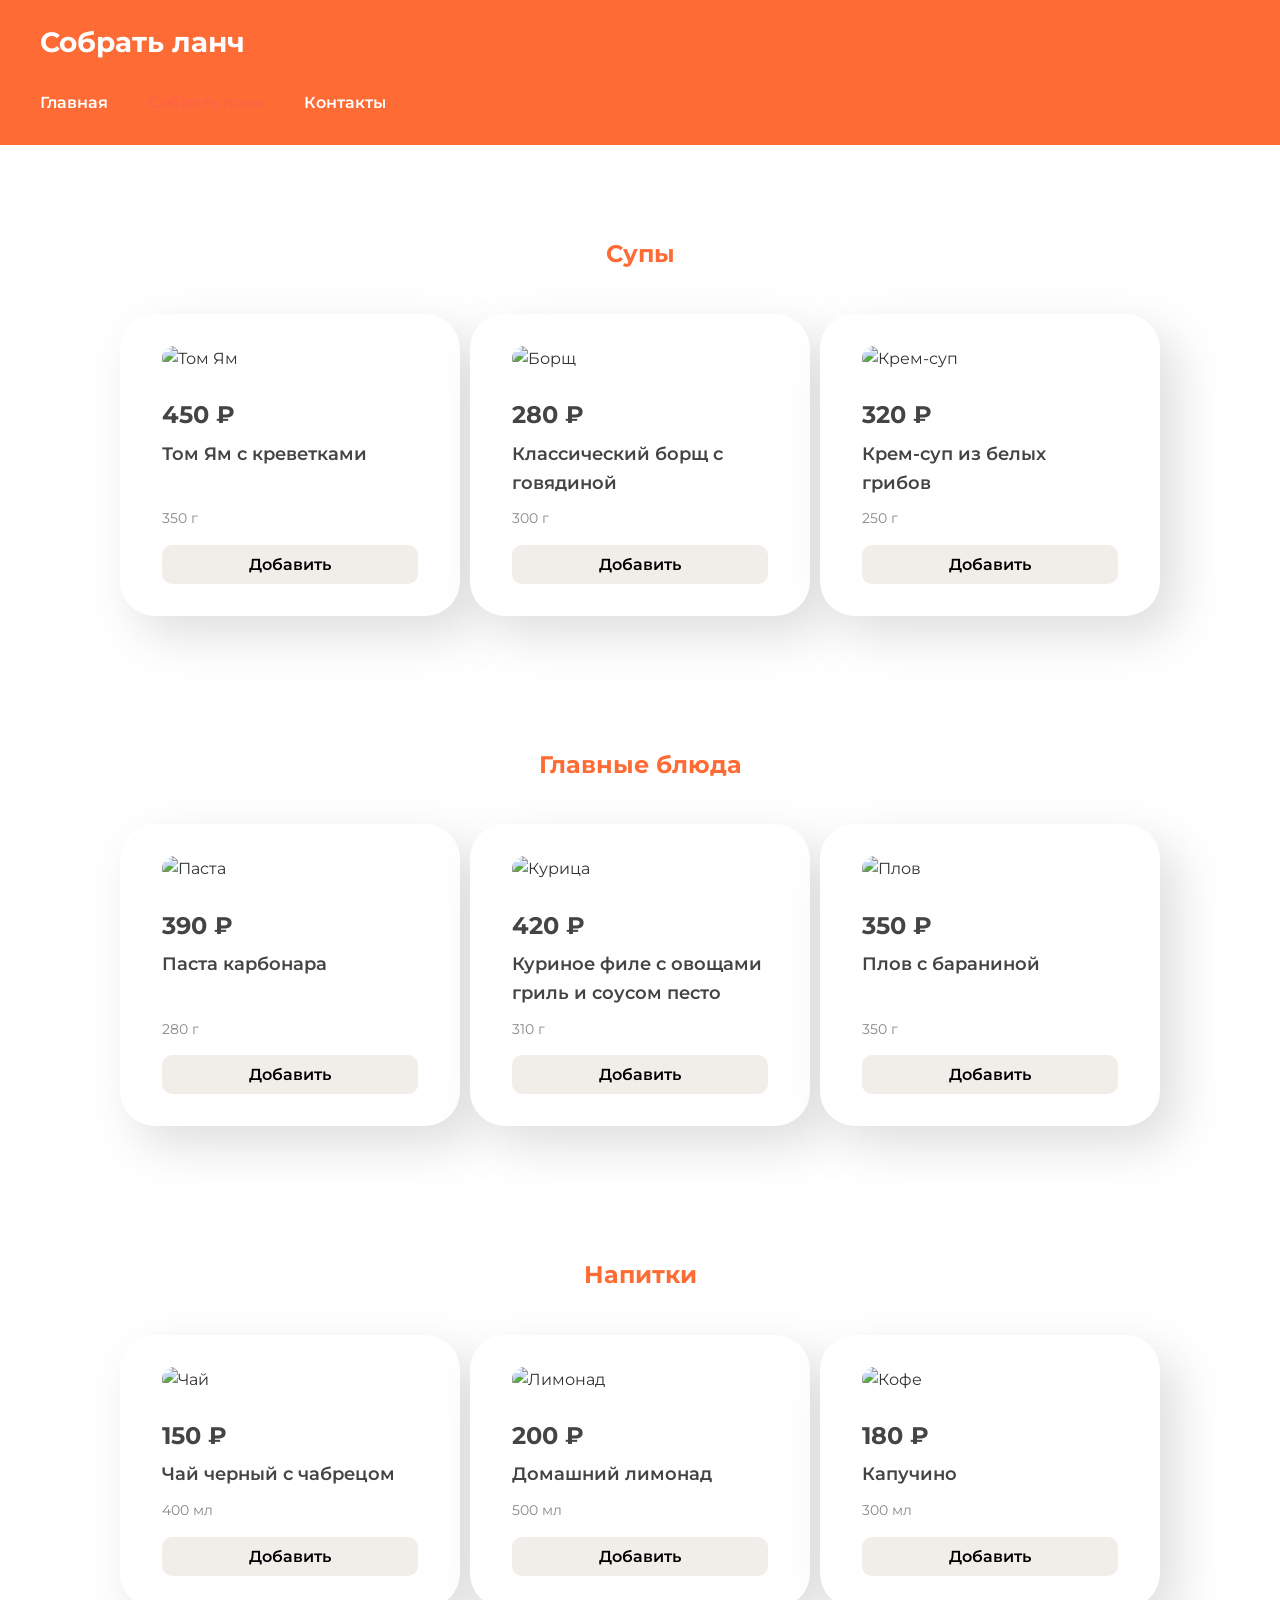
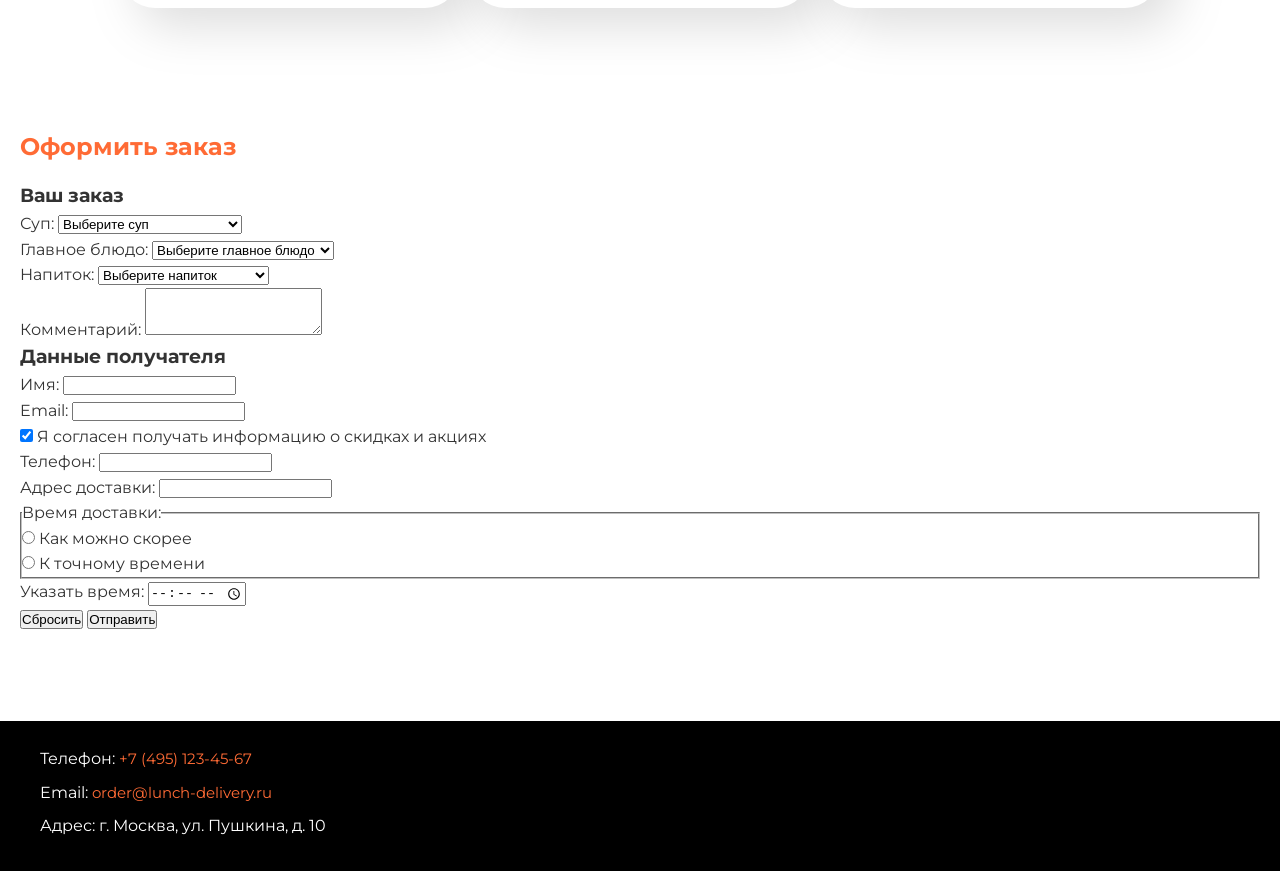
==== lab2/lunch.html @ e18fcbf8 "Update lunch.html" ====
<!DOCTYPE html>
<html lang="ru">
<head>
    <meta charset="UTF-8">
    <meta name="viewport" content="width=device-width, initial-scale=1.0">
    <title>Собрать ланч | Food Construct</title>
    <link rel="preconnect" href="https://fonts.googleapis.com">
    <link rel="preconnect" href="https://fonts.gstatic.com" crossorigin>
    <link href="https://fonts.googleapis.com/css2?family=Montserrat:wght@400;600;700&display=swap" rel="stylesheet">
    <link rel="stylesheet" href="style.css">
    <!-- Подключаем основные стили с главной страницы для шапки и футера -->
    <link rel="stylesheet" href="../lab1/style.css"> 
</head>
<body>

    <header>
        <h1>Собрать ланч</h1>
        <nav>
            <a href="../lab1/index.html">Главная</a>
            <a href="lunch.html" class="active">Собрать ланч</a>
            <a href="../lab1/index.html#contacts">Контакты</a>
        </nav>
    </header>

    <main class="menu-main">
        <!-- Блок с супами -->
        <section class="menu-section">
            <h2>Супы</h2>
            <div class="dishes-grid">
                <div class="dish-card">
                    <img src="https://images.unsplash.com/photo-1547592166-23ac45744acd?q=80&w=400&auto=format&fit=crop" alt="Том Ям">
                    <p class="dish-price">450 ₽</p>
                    <p class="dish-name">Том Ям с креветками</p>
                    <p class="dish-weight">350 г</p>
                    <button>Добавить</button>
                </div>
                <div class="dish-card">
                    <img src="https://images.unsplash.com/photo-1603105037880-880cd4edfb0d?q=80&w=400&auto=format&fit=crop" alt="Борщ">
                    <p class="dish-price">280 ₽</p>
                    <p class="dish-name">Классический борщ с говядиной</p>
                    <p class="dish-weight">300 г</p>
                    <button>Добавить</button>
                </div>
                <div class="dish-card">
                    <img src="https://images.unsplash.com/photo-1548943487-a2e4d43b4850?q=80&w=400&auto=format&fit=crop" alt="Крем-суп">
                    <p class="dish-price">320 ₽</p>
                    <p class="dish-name">Крем-суп из белых грибов</p>
                    <p class="dish-weight">250 г</p>
                    <button>Добавить</button>
                </div>
            </div>
        </section>

        <!-- Блок с главными блюдами -->
        <section class="menu-section">
            <h2>Главные блюда</h2>
            <div class="dishes-grid">
                <div class="dish-card">
                    <img src="https://images.unsplash.com/photo-1626844131082-256783844137?q=80&w=400&auto=format&fit=crop" alt="Паста">
                    <p class="dish-price">390 ₽</p>
                    <p class="dish-name">Паста карбонара</p>
                    <p class="dish-weight">280 г</p>
                    <button>Добавить</button>
                </div>
                <div class="dish-card">
                    <img src="https://images.unsplash.com/photo-1604908176997-125f25cc6f3d?q=80&w=400&auto=format&fit=crop" alt="Курица">
                    <p class="dish-price">420 ₽</p>
                    <p class="dish-name">Куриное филе с овощами гриль и соусом песто</p>
                    <p class="dish-weight">310 г</p>
                    <button>Добавить</button>
                </div>
                <div class="dish-card">
                    <img src="https://images.unsplash.com/photo-1512058564366-18510be2db19?q=80&w=400&auto=format&fit=crop" alt="Плов">
                    <p class="dish-price">350 ₽</p>
                    <p class="dish-name">Плов с бараниной</p>
                    <p class="dish-weight">350 г</p>
                    <button>Добавить</button>
                </div>
            </div>
        </section>

        <!-- Блок с напитками -->
        <section class="menu-section">
            <h2>Напитки</h2>
            <div class="dishes-grid">
                <div class="dish-card">
                    <img src="https://images.unsplash.com/photo-1544787219-7f47ccb76574?q=80&w=400&auto=format&fit=crop" alt="Чай">
                    <p class="dish-price">150 ₽</p>
                    <p class="dish-name">Чай черный с чабрецом</p>
                    <p class="dish-weight">400 мл</p>
                    <button>Добавить</button>
                </div>
                <div class="dish-card">
                    <img src="https://images.unsplash.com/photo-1556679343-c7306c1976bc?q=80&w=400&auto=format&fit=crop" alt="Лимонад">
                    <p class="dish-price">200 ₽</p>
                    <p class="dish-name">Домашний лимонад</p>
                    <p class="dish-weight">500 мл</p>
                    <button>Добавить</button>
                </div>
                <div class="dish-card">
                    <img src="https://images.unsplash.com/photo-1610889556528-9a770e32642f?q=80&w=400&auto=format&fit=crop" alt="Кофе">
                    <p class="dish-price">180 ₽</p>
                    <p class="dish-name">Капучино</p>
                    <p class="dish-weight">300 мл</p>
                    <button>Добавить</button>
                </div>
            </div>
        </section>
    </main>
    <!-- Блок с формой заказа -->
    <section class="order-section">
        <h2>Оформить заказ</h2>
        
        <form action="https://httpbin.org/post" method="POST" class="order-form">
            
            <!-- Блок с заказом -->
            <div class="form-block">
                <h3>Ваш заказ</h3>
                
                <div class="form-group">
                    <label for="soup">Суп:</label>
                    <select id="soup" name="soup" required>
                        <option value="">Выберите суп</option>
                        <option value="tom_yam">Том Ям с креветками</option>
                        <option value="borsch">Классический борщ</option>
                        <option value="mushroom_soup">Крем-суп из белых грибов</option>
                    </select>
                </div>

                <div class="form-group">
                    <label for="main_dish">Главное блюдо:</label>
                    <select id="main_dish" name="main_dish" required>
                        <option value="">Выберите главное блюдо</option>
                        <option value="carbonara">Паста карбонара</option>
                        <option value="chicken">Куриное филе с овощами</option>
                        <option value="plov">Плов с бараниной</option>
                    </select>
                </div>

                <div class="form-group">
                    <label for="drink">Напиток:</label>
                    <select id="drink" name="drink" required>
                        <option value="">Выберите напиток</option>
                        <option value="tea">Чай черный с чабрецом</option>
                        <option value="lemonade">Домашний лимонад</option>
                        <option value="cappuccino">Капучино</option>
                    </select>
                </div>

                <div class="form-group">
                    <label for="comment">Комментарий:</label>
                    <textarea id="comment" name="comment" rows="3"></textarea>
                </div>
            </div>

            <!-- Блок с данными клиента -->
            <div class="form-block">
                <h3>Данные получателя</h3>

                <div class="form-group">
                    <label for="name">Имя:</label>
                    <input type="text" id="name" name="name" required>
                </div>

                <div class="form-group">
                    <label for="email">Email:</label>
                    <input type="email" id="email" name="email" required>
                </div>

                <div class="form-group checkbox-group">
                    <input type="checkbox" id="subscribe" name="subscribe" checked>
                    <label for="subscribe">Я согласен получать информацию о скидках и акциях</label>
                </div>

                <div class="form-group">
                    <label for="phone">Телефон:</label>
                    <input type="tel" id="phone" name="phone" required>
                </div>

                <div class="form-group">
                    <label for="address">Адрес доставки:</label>
                    <input type="text" id="address" name="address" required>
                </div>

                <!-- Выбор времени доставки -->
                <fieldset class="form-group">
                    <legend>Время доставки:</legend>
                    <div class="radio-group">
                        <input type="radio" id="asap" name="delivery_time_type" value="asap" required>
                        <label for="asap">Как можно скорее</label>
                    </div>
                    <div class="radio-group">
                        <input type="radio" id="exact" name="delivery_time_type" value="exact" required>
                        <label for="exact">К точному времени</label>
                    </div>
                </fieldset>

                <div class="form-group">
                    <label for="time">Указать время:</label>
                    <input type="time" id="time" name="time" min="07:00" max="23:00" step="300">
                </div>
            </div>

            <!-- Кнопки -->
            <div class="form-actions">
                <button type="reset" class="btn-reset">Сбросить</button>
                <button type="submit" class="btn-submit">Отправить</button>
            </div>

        </form>
    </section>
    <footer id="contacts">
        <p>Телефон: <a href="tel:+74951234567">+7 (495) 123-45-67</a></p>
        <p>Email: <a href="mailto:order@lunch-delivery.ru">order@lunch-delivery.ru</a></p>
        <p>Адрес: г. Москва, ул. Пушкина, д. 10</p>
    </footer>

</body>
</html>
---- lab2/style.css ----
/* ===== Сетка для блюд ===== */
.menu-main {
    max-width: 1200px;
    margin: 0 auto;
}

.menu-section h2 {
    text-align: center;
    margin: 30px 0 20px;
}

/* Сетка Grid для блюд (3 колонки по 1fr) */
.dishes-grid {
    display: grid;
    grid-template-columns: repeat(3, 1fr);
    gap: 10px;
    padding: 20px;
}

/* Карточка блюда (Flexbox) */
.dish-card {
    display: flex;
    flex-direction: column;
    padding: 30px 40px;
    border-radius: 35px;
    cursor: pointer;
    background-color: #ffffff;
    filter: drop-shadow(17px 19px 24px rgba(0, 0, 0, 0.13));
    transition: border 0.2s ease, background-color 0.2s ease;
    border: 2px solid transparent; /* Резервируем место под границу, чтобы карточка не прыгала */
}

/* Наведение на карточку */
.dish-card:hover {
    border: 2px solid tomato;
}

/* Кнопка внутри карточки */
.dish-card button {
    background-color: #f1eee9;
    padding: 10px 30px;
    border-radius: 10px;
    cursor: pointer;
    border: none;
    font-family: 'Montserrat', sans-serif;
    font-weight: 600;
    font-size: 16px;
    margin-top: auto; /* Прижимает кнопку к низу, чтобы выровнять по одной линии */
    transition: background-color 0.2s ease;
}

/* Меняем цвет кнопки при наведении на карточку (контекстный селектор) */
.dish-card:hover button {
    background-color: tomato;
    color: white;
}

.dish-card img {
    width: 100%;
    border-radius: 35px;
    margin-bottom: 15px;
}

/* Тексты внутри карточки */
.dish-price {
    font-size: 24px;
    font-weight: 700;
    margin: 10px 0 5px;
}

.dish-name {
    font-size: 18px;
    font-weight: 600;
    margin-bottom: 10px;
    flex-grow: 1; /* Растягивает блок с названием, чтобы вес и кнопка были внизу */
}

.dish-weight {
    color: #888888; /* Серый цвет */
    font-size: 14px;
    margin-bottom: 15px;
}

/* ===== Адаптивность для страницы "Собрать ланч" ===== */

@media (max-width: 800px) {
    .dishes-grid {
        grid-template-columns: repeat(2, 1fr);
    }
}

@media (max-width: 600px) {
    .dishes-grid {
        grid-template-columns: 1fr;
    }
    .menu-section h2 {
        text-align: center;
    }
}
---- lab1/style.css ----
/* Универсальный селектор */
* {
    margin: 0;
    padding: 0;
    box-sizing: border-box;
}

/* Общие стили для текста */
body {
    font-family: 'Montserrat', sans-serif;
    font-size: 16px;
    color: #333333;
    line-height: 1.6;
}

/* ===== Шапка ===== */
header {
    background-color: #ff6b35;
    color: #ffffff;
    padding: 20px 40px;
    margin-bottom: 20px;
}

header h1 {
    font-size: 28px;
    font-weight: 700;
    margin-bottom: 15px;
    color: #ffffff;
}

/* ===== Навигация ===== */
nav {
    padding: 10px 0;
}

nav a {
    font-family: 'Montserrat', sans-serif;
    font-size: 16px;
    font-weight: 600;
    color: #ffffff;
    text-decoration: none;
    margin-right: 25px;
    transition: color 0.3s ease;
}

nav a:hover {
    color: #222222;
}

/* ===== Основное содержимое ===== */
main {
    padding: 20px 40px;
    margin: 0 auto;
    max-width: 1100px;
}

section {
    margin-bottom: 40px;
    padding: 20px;
}

h2 {
    font-size: 24px;
    font-weight: 700;
    color: #ff6b35;
    margin-bottom: 15px;
}

p {
    font-size: 16px;
    color: #444444;
    margin-bottom: 10px;
}

/* ===== Изображение ===== */
.about-image {
    width: 100%;
    max-width: 600px;
    height: 320px;
    object-fit: cover;
    border-radius: 8px;
    margin: 15px 0;
    display: block;
}

/* ===== Список преимуществ ===== */
.advantages ul {
    list-style: none;
    padding-left: 0;
}

.advantages li {
    font-size: 16px;
    color: #333333;
    padding: 10px 15px;
    margin-bottom: 10px;
    background-color: #fff3ed;
    border-left: 4px solid #ff6b35;
    border-radius: 4px;
}

/* ===== Таблица ===== */
table {
    width: 100%;
    border-collapse: collapse;
    margin-top: 15px;
}

th, td {
    padding: 12px 15px;
    border: 1px solid #dddddd;
    text-align: left;
    font-size: 15px;
}

th {
    background-color: #ff6b35;
    color: #ffffff;
    font-weight: 600;
}

tbody tr:nth-child(even) {
    background-color: #fff8f5;
}

tbody tr:hover {
    background-color: #ffe6d9;
}

/* ===== Футер ===== */
footer {
    background-color: black;
    color: white;
    padding: 25px 40px;
    margin-top: 30px;
    font-size: 15px;
}

footer p {
    color: white;
    margin-bottom: 8px;
}

footer a {
    font-family: 'Montserrat', sans-serif;
    font-size: 15px;
    color: #ff6b35;
    text-decoration: none;
    transition: color 0.3s ease;
}

footer a:hover {
    color: #ffffff;
}
/* --- Глобальные исправления для прижатия футера --- */
html, body {
    height: 100%;
    margin: 0;
}

body {
    display: flex;
    flex-direction: column;
    min-height: 100vh;
}

main {
    flex: 1 0 auto; /* Растягивает main, чтобы футер ушел вниз */
}

/* --- Меню --- */
nav {
    display: flex;
    flex-wrap: wrap; /* Разрешаем перенос на новые строки */
    gap: 15px; /* Отступ между флексами */
}

/* Активная ссылка */
nav a.active {
    color: tomato;
}

/* --- Адаптивность для главной --- */
@media (max-width: 800px) {
    .about-image {
        width: 500px;
    }
    nav {
        justify-content: space-between; /* Одинаковое расстояние между элементами */
    }
}

@media (max-width: 600px) {
    header h1 {
        text-align: center;
    }
    nav {
        flex-direction: column; /* Вертикальное направление */
        align-items: center; /* По центру поперечной оси */
    }
    nav a {
        font-size: 20px; /* Увеличиваем шрифт на 4px (было 16px) */
    }
    h2 {
        text-align: center;
    }
    .about-image {
        width: 100%;
    }
    table {
        font-size: 14px; /* Уменьшаем на 2px */
    }
}

@media (max-width: 400px) {
    table {
        font-size: 12px; /* Уменьшаем еще на 2px */
    }
}
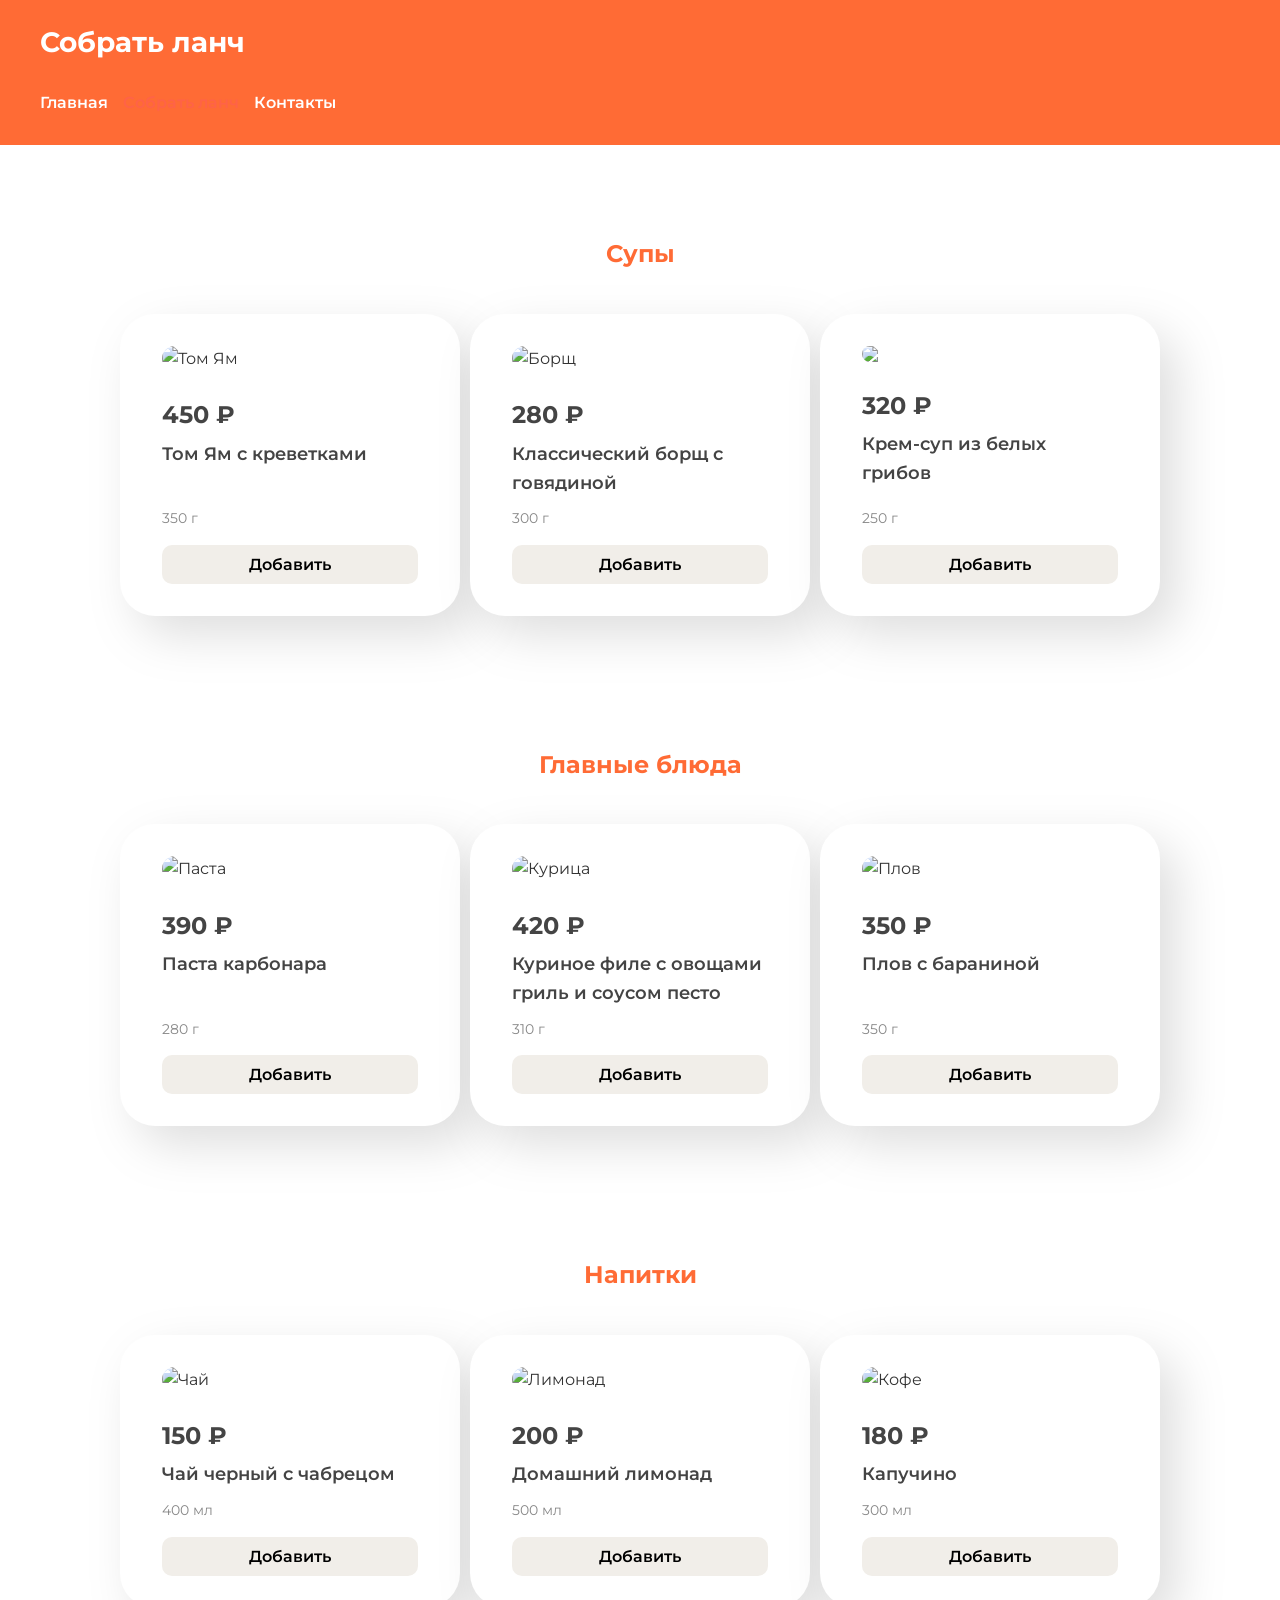
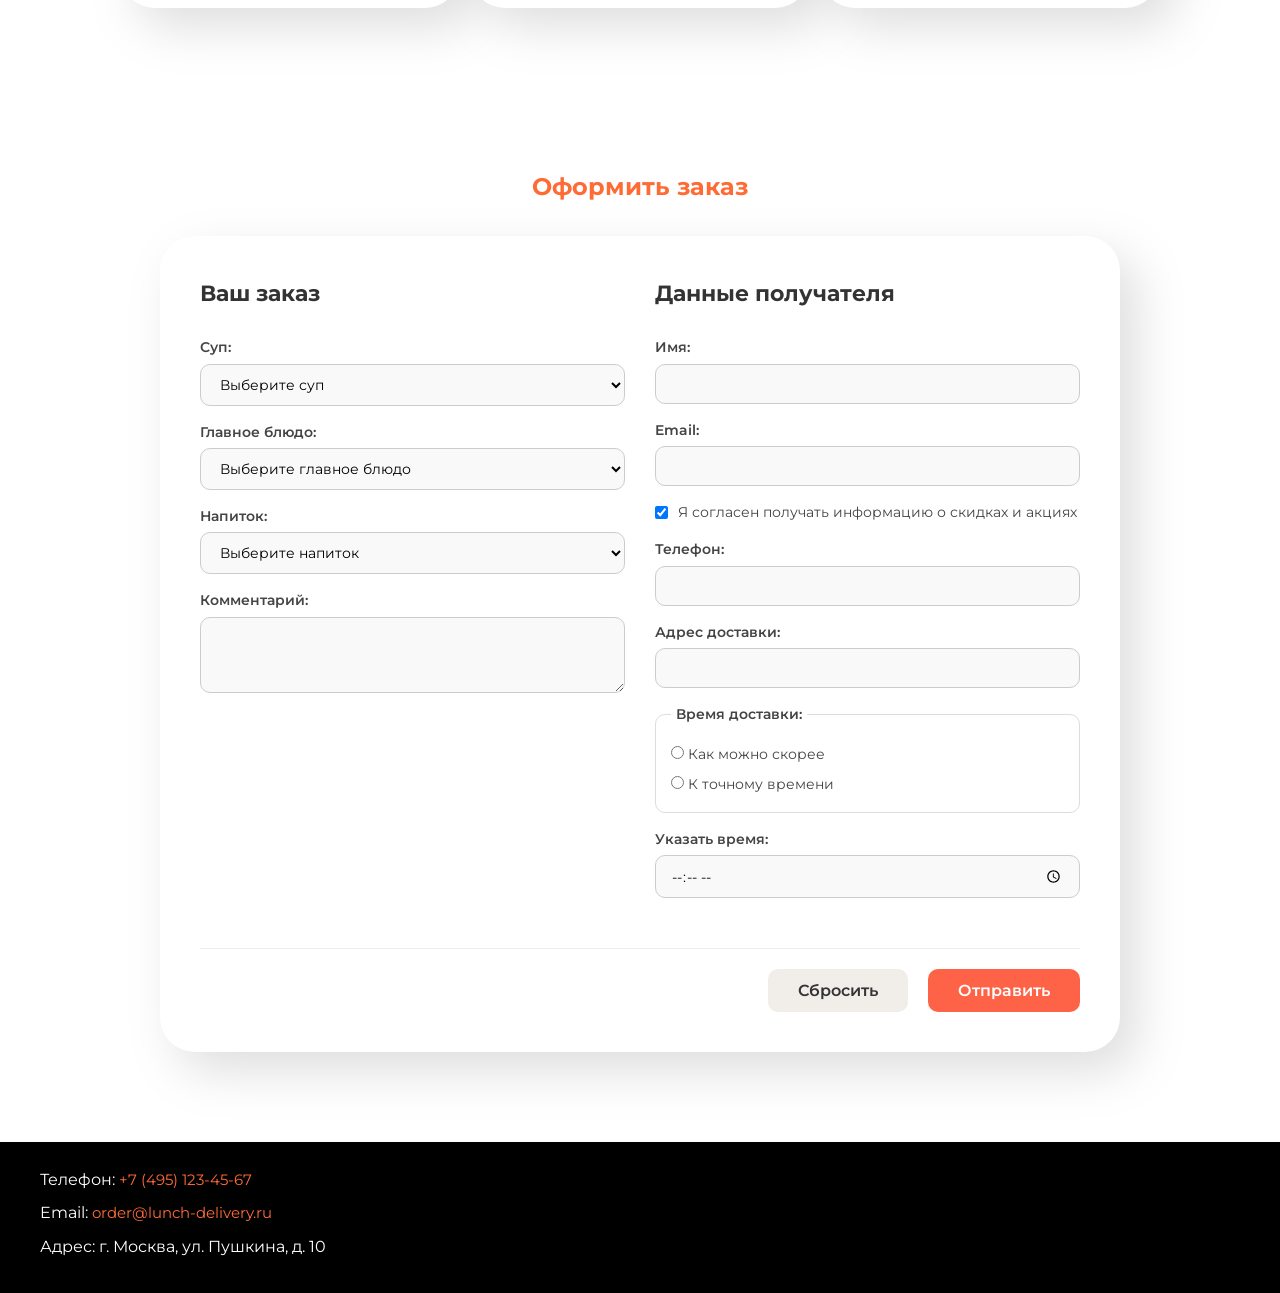
==== commit 815a0bfe: "Update lunch.html" ====
--- a/lab2/lunch.html
+++ b/lab2/lunch.html
@@ -42,7 +42,7 @@
                     <button>Добавить</button>
                 </div>
                 <div class="dish-card">
-                    <img src="https://images.unsplash.com/photo-1548943487-a2e4d43b4850?q=80&w=400&auto=format&fit=crop" alt="Крем-суп">
+                    <img src="https://images.unsplash.com/photo-1476718406336-bb5a9690ee2a?q=80&w=400&auto=format&fit=crop">
                     <p class="dish-price">320 ₽</p>
                     <p class="dish-name">Крем-суп из белых грибов</p>
                     <p class="dish-weight">250 г</p>
--- a/lab2/style.css
+++ b/lab2/style.css
@@ -1,3 +1,16 @@
+/* --- Фикс для меню на странице "Собрать ланч" --- */
+header nav {
+    display: flex;
+    flex-direction: row; /* Возвращаем горизонтальное положение */
+    flex-wrap: wrap;
+    gap: 15px;
+    justify-content: flex-start; /* Выравнивание по левому краю */
+}
+
+/* Убираем лишние отступы, если они были */
+header nav a {
+    margin-right: 0;
+}
 /* ===== Сетка для блюд ===== */
 .menu-main {
     max-width: 1200px;
@@ -27,7 +40,8 @@
     background-color: #ffffff;
     filter: drop-shadow(17px 19px 24px rgba(0, 0, 0, 0.13));
     transition: border 0.2s ease, background-color 0.2s ease;
-    border: 2px solid transparent; /* Резервируем место под границу, чтобы карточка не прыгала */
+    border: 2px solid transparent;
+    height: 100%; /* Карточки будут одинаковой высоты */
 }
 
 /* Наведение на карточку */
@@ -45,8 +59,9 @@
     font-family: 'Montserrat', sans-serif;
     font-weight: 600;
     font-size: 16px;
-    margin-top: auto; /* Прижимает кнопку к низу, чтобы выровнять по одной линии */
+    margin-top: auto; /* Прижимает кнопку к низу */
     transition: background-color 0.2s ease;
+    width: 100%;
 }
 
 /* Меняем цвет кнопки при наведении на карточку (контекстный селектор) */
@@ -72,7 +87,7 @@
     font-size: 18px;
     font-weight: 600;
     margin-bottom: 10px;
-    flex-grow: 1; /* Растягивает блок с названием, чтобы вес и кнопка были внизу */
+    flex-grow: 1; /* Растягивает текст, чтобы прижать низ */
 }
 
 .dish-weight {
@@ -97,3 +112,150 @@
         text-align: center;
     }
 }
+/* ===== Стили для формы заказа ===== */
+.order-section {
+    max-width: 1000px;
+    margin: 40px auto;
+    padding: 20px;
+}
+
+.order-section h2 {
+    text-align: center;
+    margin-bottom: 30px;
+}
+
+.order-form {
+    display: flex;
+    flex-wrap: wrap;
+    gap: 30px;
+    background: #ffffff;
+    padding: 40px;
+    border-radius: 35px;
+    filter: drop-shadow(17px 19px 24px rgba(0, 0, 0, 0.13));
+}
+
+/* Разделение формы на две колонки */
+.form-block {
+    flex: 1 1 400px; /* Растягиваться, но не меньше 400px */
+    display: flex;
+    flex-direction: column;
+    gap: 15px;
+}
+
+.form-block h3 {
+    font-size: 22px;
+    margin-bottom: 10px;
+    color: #333;
+}
+
+.form-group {
+    display: flex;
+    flex-direction: column;
+    gap: 5px;
+}
+
+.form-group label {
+    font-weight: 600;
+    font-size: 14px;
+    color: #444;
+}
+
+/* Поля ввода и селекты */
+.form-group input[type="text"],
+.form-group input[type="email"],
+.form-group input[type="tel"],
+.form-group input[type="time"],
+.form-group select,
+.form-group textarea {
+    width: 100%;
+    padding: 10px 15px;
+    border: 1px solid #ccc;
+    border-radius: 10px;
+    font-family: 'Montserrat', sans-serif;
+    font-size: 14px;
+    background-color: #f9f9f9;
+    box-sizing: border-box;
+}
+
+.form-group input:focus,
+.form-group select:focus,
+.form-group textarea:focus {
+    outline: none;
+    border-color: tomato;
+}
+
+/* Чекбоксы и радио */
+.checkbox-group, .radio-group {
+    flex-direction: row;
+    align-items: center;
+    gap: 10px;
+}
+
+.checkbox-group label, .radio-group label {
+    font-weight: 400;
+    cursor: pointer;
+}
+
+/* Fieldset */
+fieldset.form-group {
+    border: 1px solid #ddd;
+    border-radius: 10px;
+    padding: 15px;
+}
+
+fieldset.form-group legend {
+    font-weight: 600;
+    font-size: 14px;
+    color: #444;
+    padding: 0 5px;
+}
+
+/* Кнопки */
+.form-actions {
+    display: flex;
+    justify-content: flex-end;
+    gap: 20px;
+    width: 100%;
+    margin-top: 20px;
+    border-top: 1px solid #eee;
+    padding-top: 20px;
+}
+
+.form-actions button {
+    padding: 12px 30px;
+    border-radius: 10px;
+    font-family: 'Montserrat', sans-serif;
+    font-size: 16px;
+    font-weight: 600;
+    cursor: pointer;
+    border: none;
+    transition: background-color 0.2s ease;
+}
+
+.btn-reset {
+    background-color: #f1eee9;
+    color: #333;
+}
+
+.btn-reset:hover {
+    background-color: #e0ddd8;
+}
+
+.btn-submit {
+    background-color: tomato;
+    color: white;
+}
+
+.btn-submit:hover {
+    background-color: #e55a45;
+}
+
+/* Адаптив для формы */
+@media (max-width: 800px) {
+    .order-form {
+        padding: 20px;
+    }
+    .form-block {
+        flex: 1 1 100%;
+    }
+}
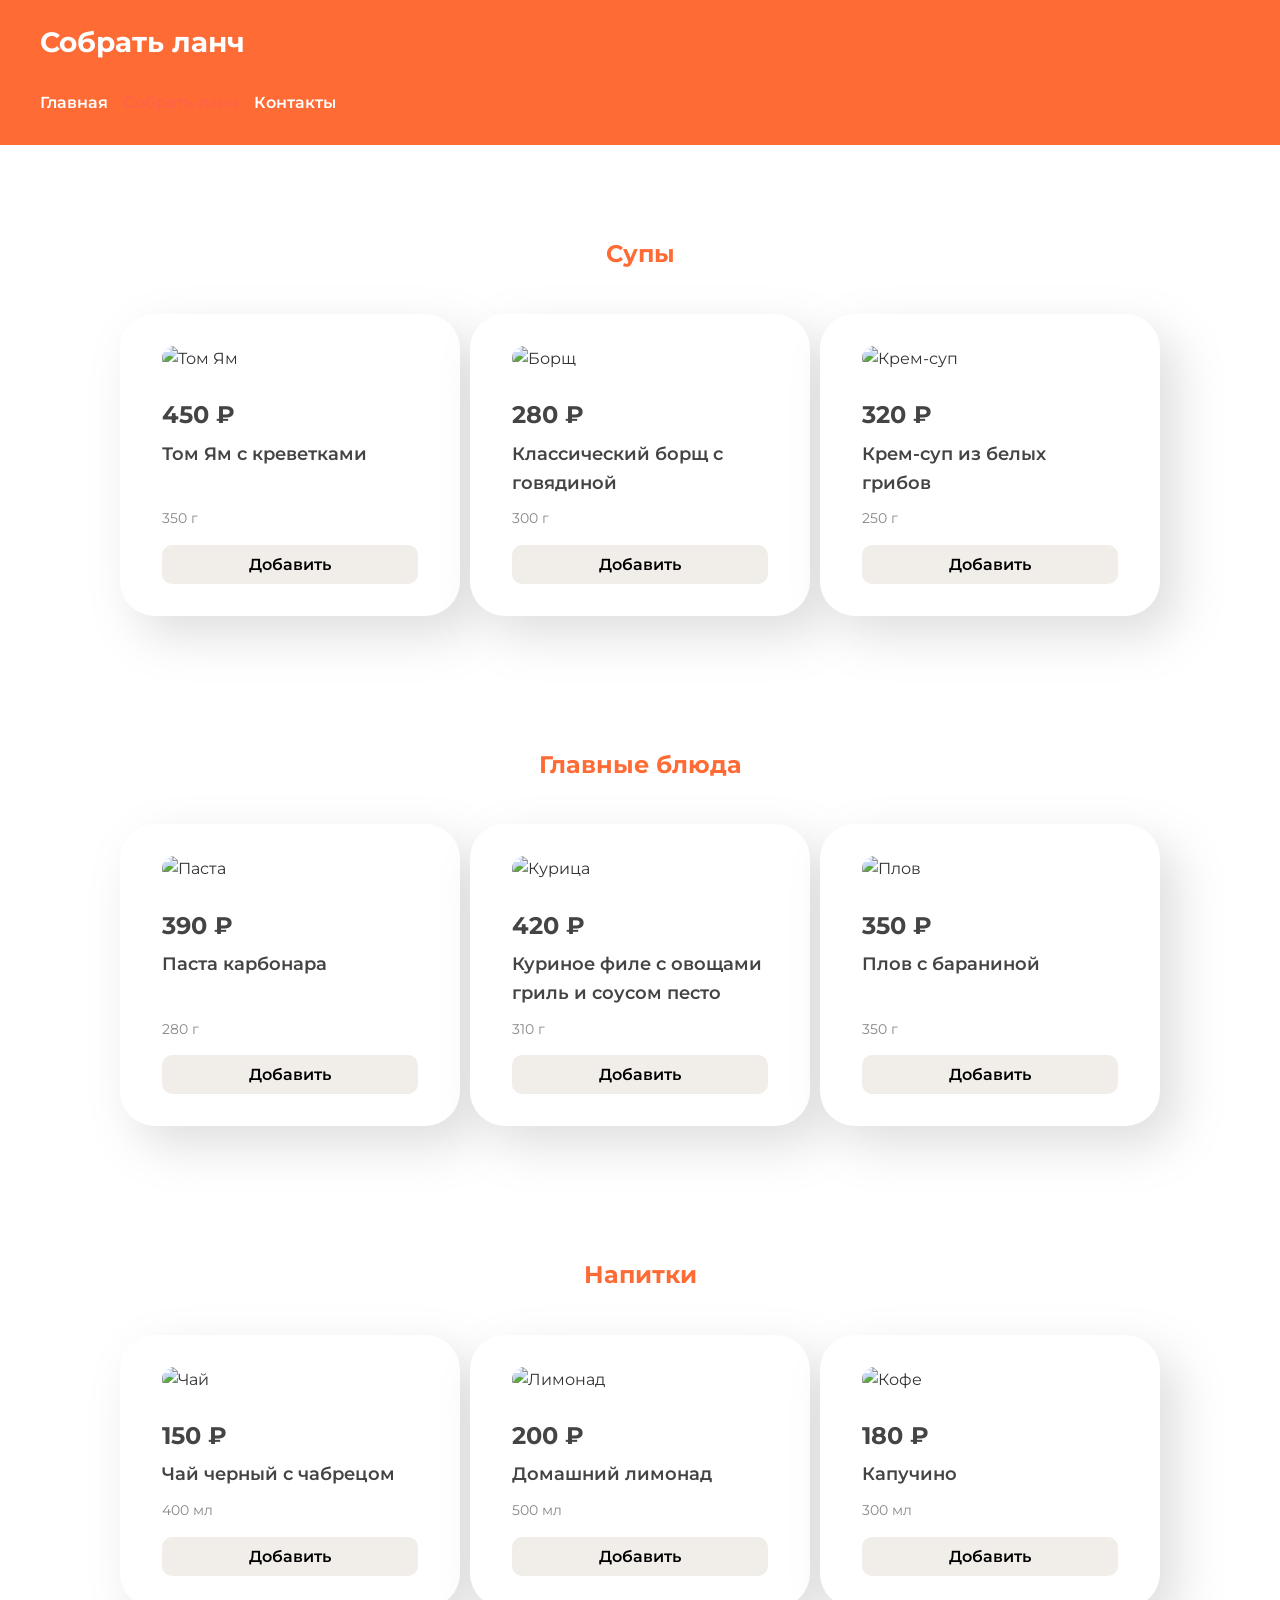
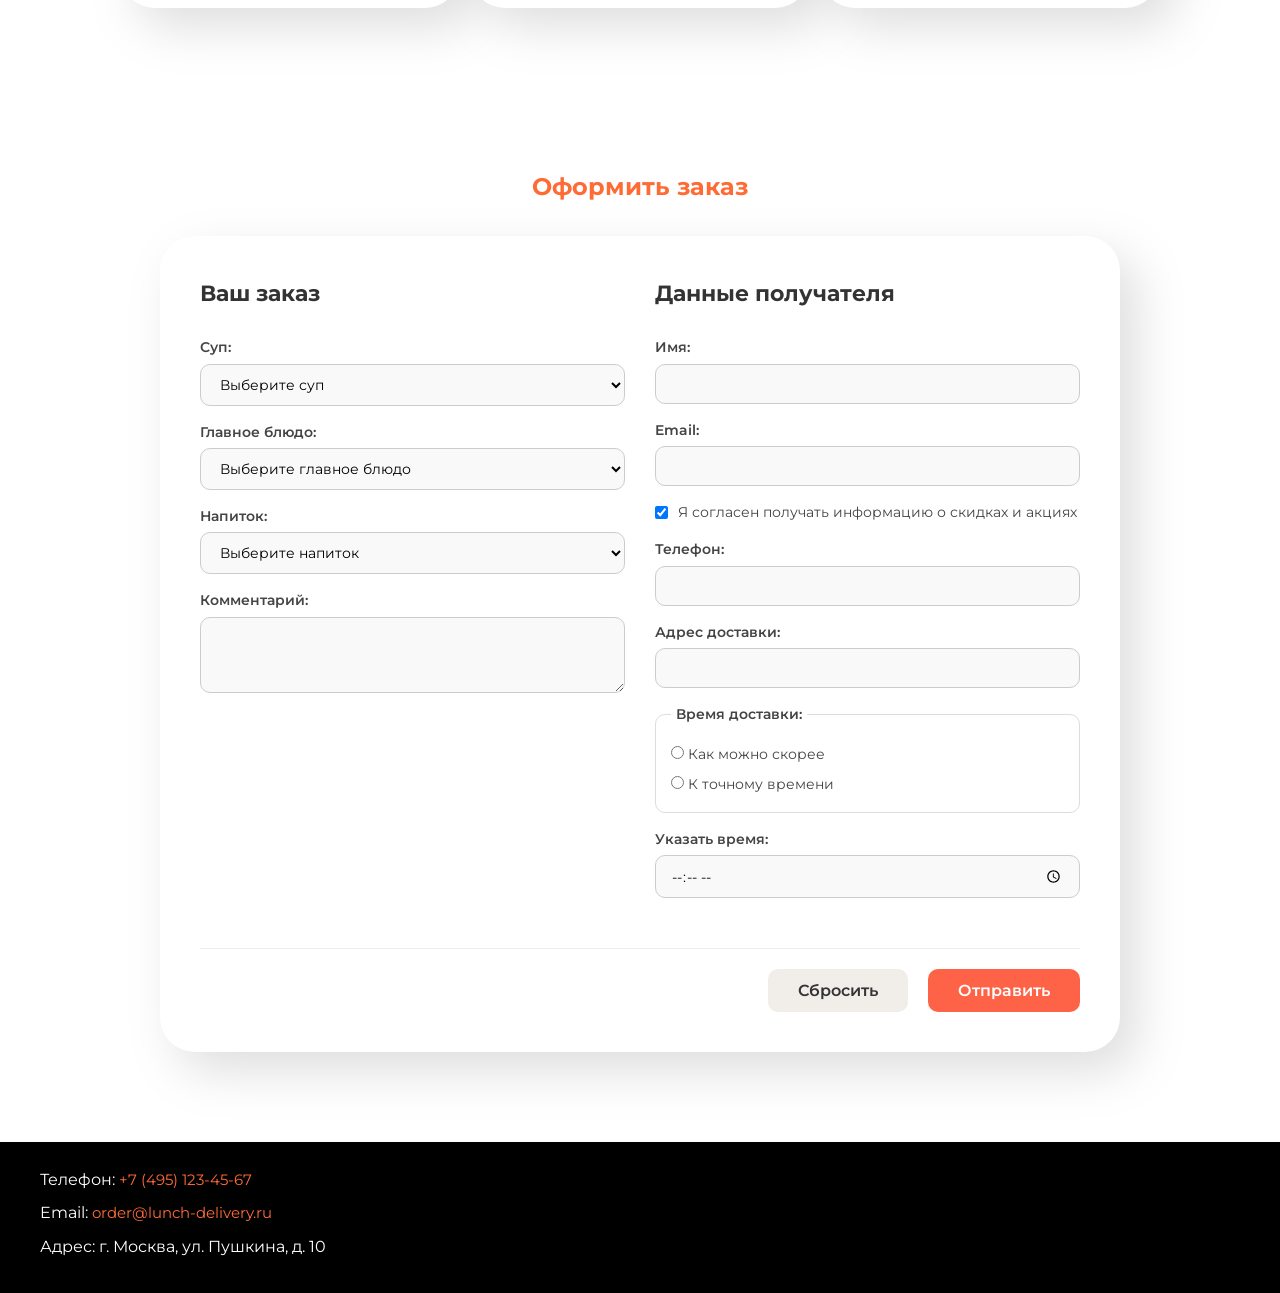
==== commit 5c365b3b: "Add alt attribute to soup image" ====
--- a/lab2/lunch.html
+++ b/lab2/lunch.html
@@ -42,7 +42,7 @@
                     <button>Добавить</button>
                 </div>
                 <div class="dish-card">
-                    <img src="https://images.unsplash.com/photo-1476718406336-bb5a9690ee2a?q=80&w=400&auto=format&fit=crop">
+                    <img src="https://images.unsplash.com/photo-1476718406336-bb5a9690ee2a?q=80&w=400&auto=format&fit=crop" alt="Крем-суп">
                     <p class="dish-price">320 ₽</p>
                     <p class="dish-name">Крем-суп из белых грибов</p>
                     <p class="dish-weight">250 г</p>
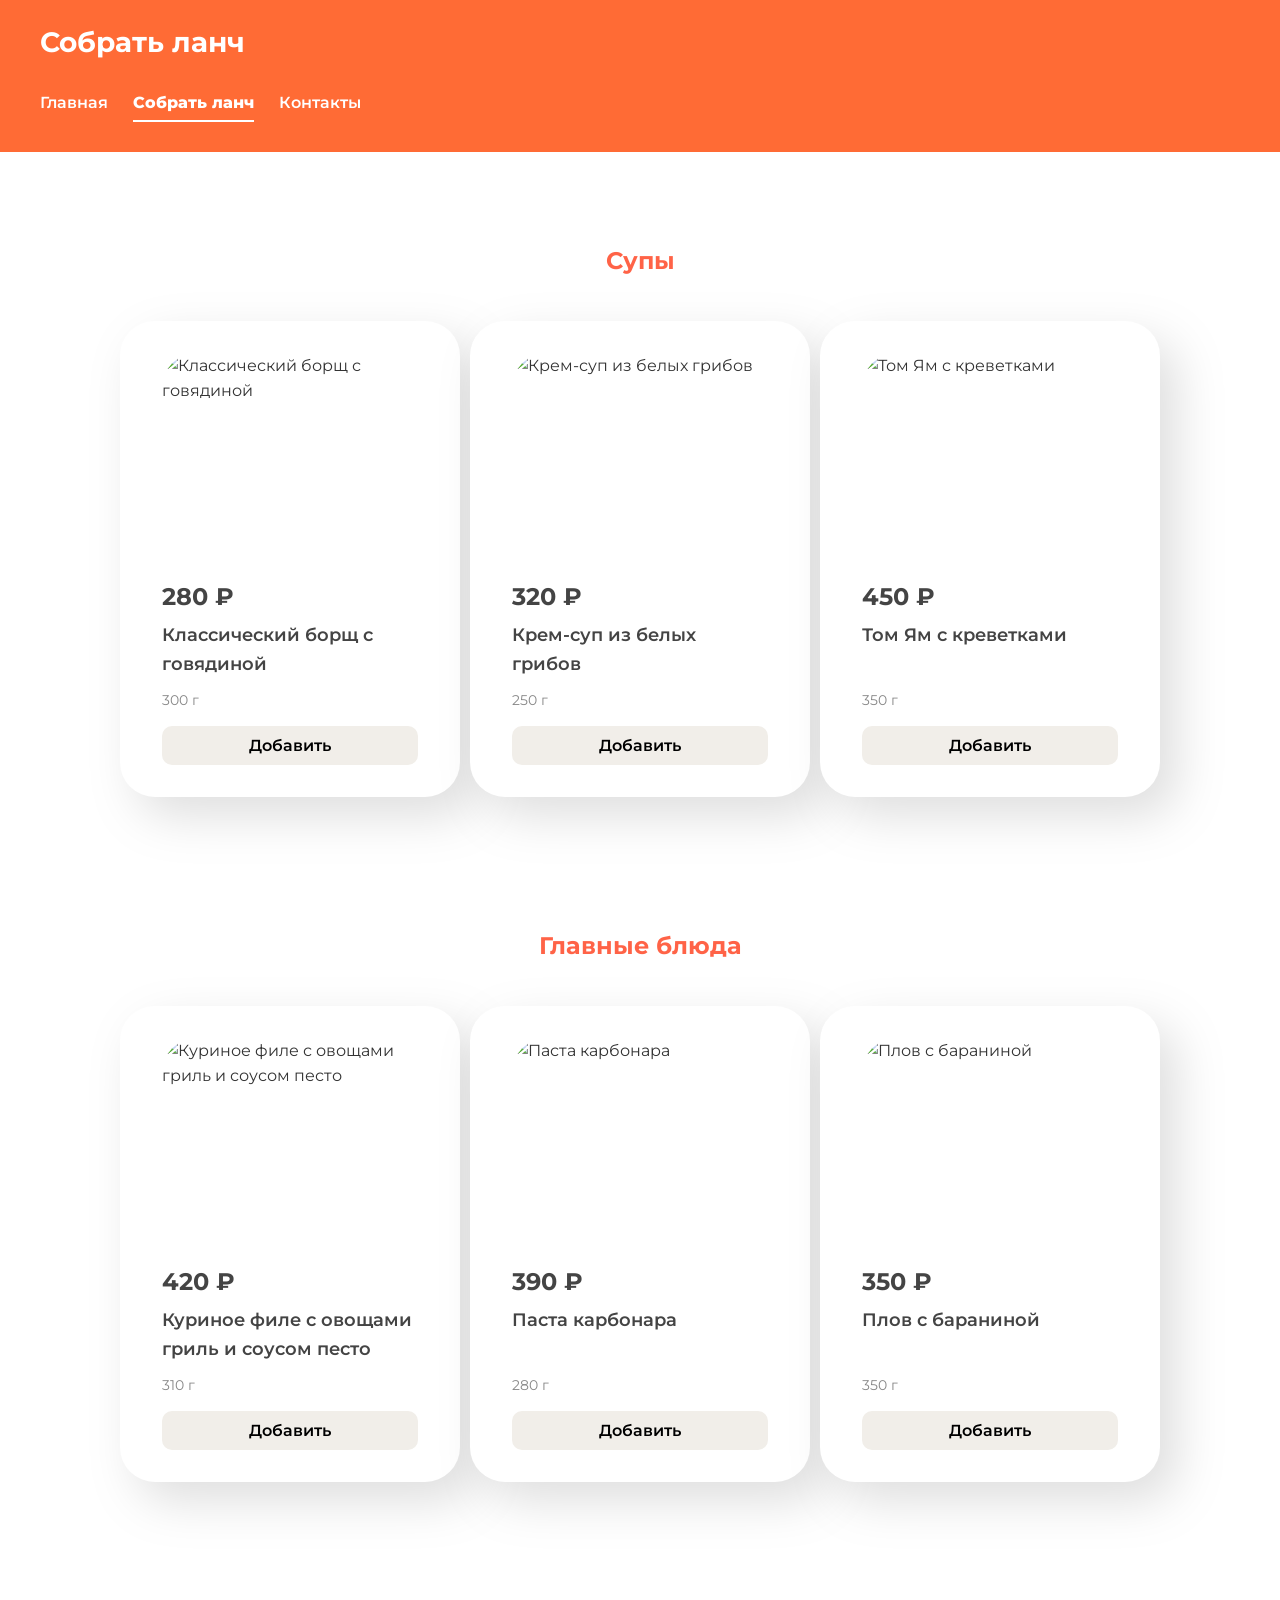
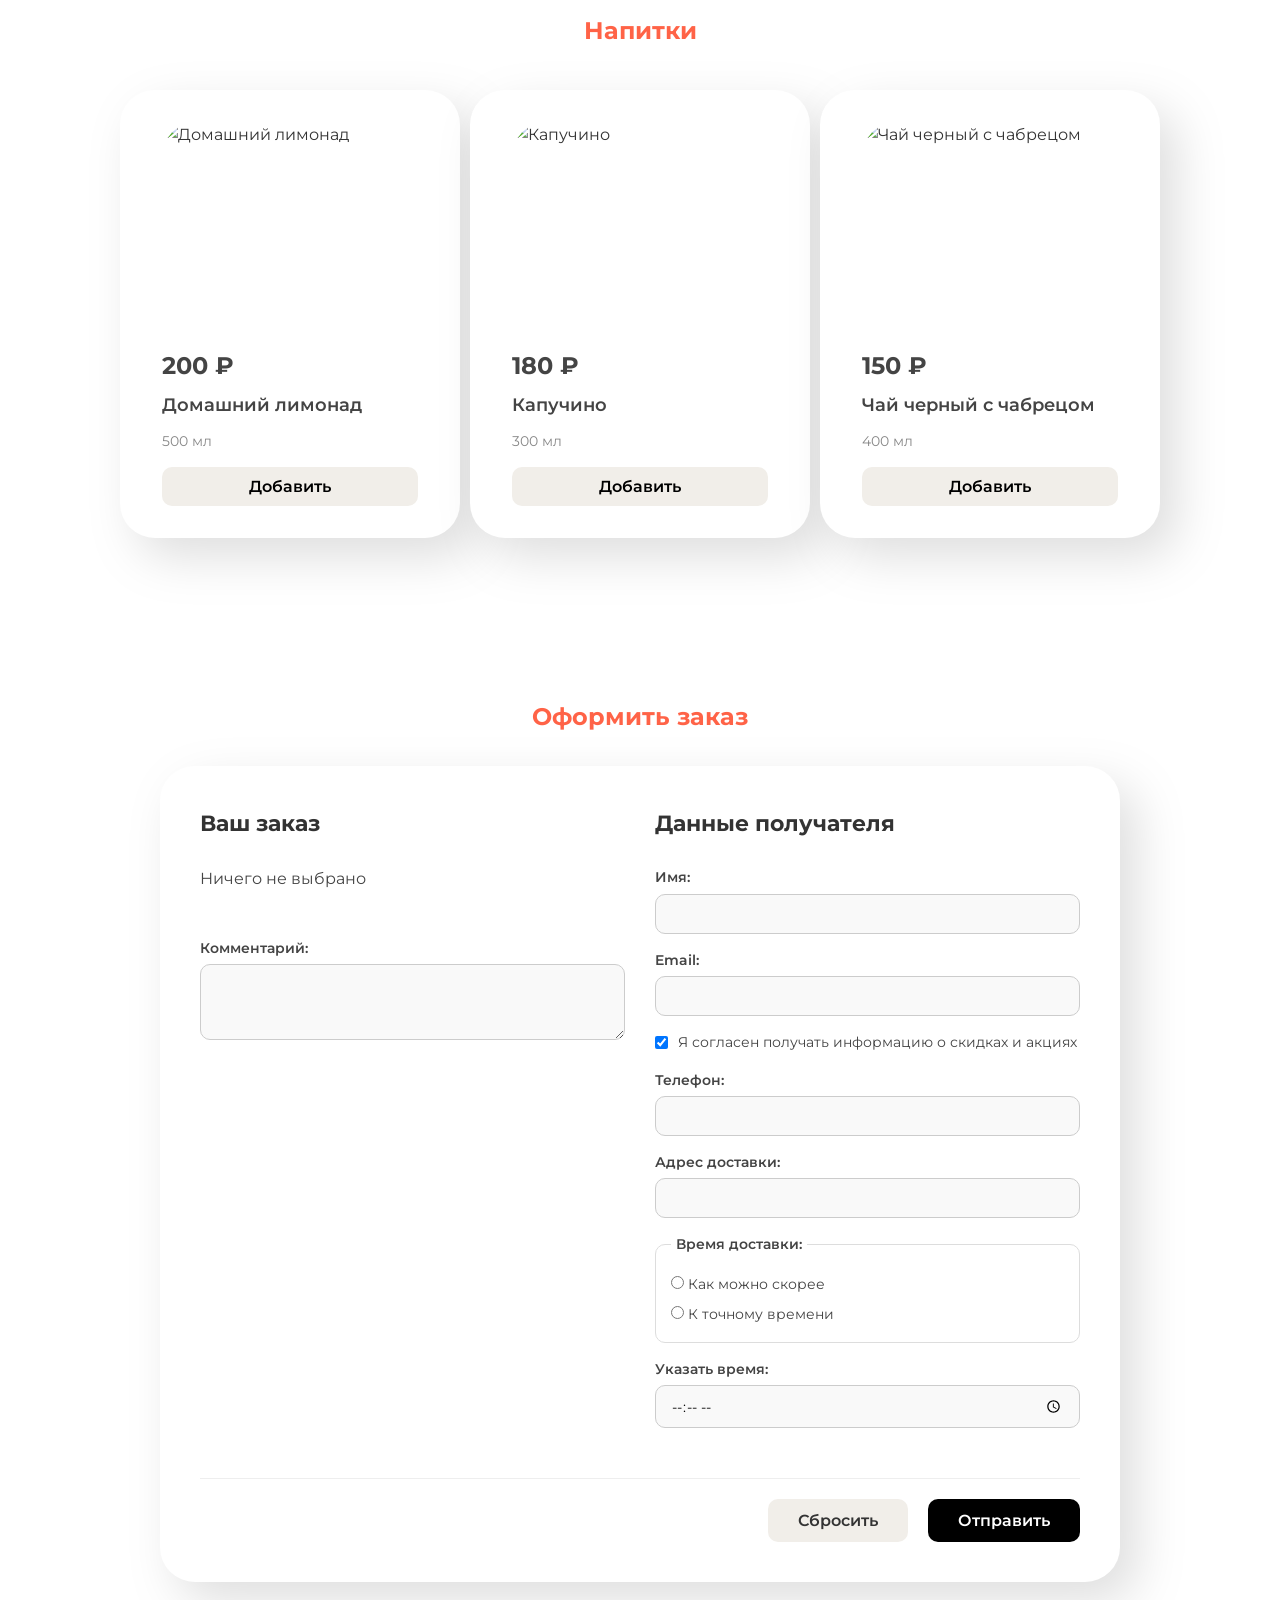
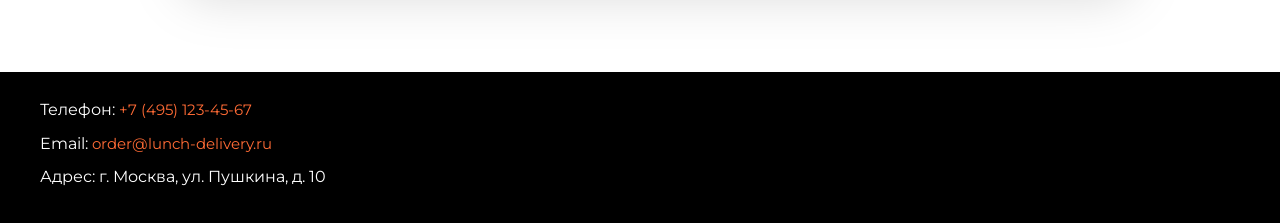
==== commit acdd13e7: "Update lunch.html" ====
--- a/lab2/lunch.html
+++ b/lab2/lunch.html
@@ -7,9 +7,8 @@
     <link rel="preconnect" href="https://fonts.googleapis.com">
     <link rel="preconnect" href="https://fonts.gstatic.com" crossorigin>
     <link href="https://fonts.googleapis.com/css2?family=Montserrat:wght@400;600;700&display=swap" rel="stylesheet">
+    <link rel="stylesheet" href="../lab1/style.css"> 
     <link rel="stylesheet" href="style.css">
-    <!-- Подключаем основные стили с главной страницы для шапки и футера -->
-    <link rel="stylesheet" href="../lab1/style.css"> 
 </head>
 <body>
 
@@ -22,167 +21,56 @@
         </nav>
     </header>
 
-    <main class="menu-main">
-        <!-- Блок с супами -->
-        <section class="menu-section">
-            <h2>Супы</h2>
-            <div class="dishes-grid">
-                <div class="dish-card">
-                    <img src="https://images.unsplash.com/photo-1547592166-23ac45744acd?q=80&w=400&auto=format&fit=crop" alt="Том Ям">
-                    <p class="dish-price">450 ₽</p>
-                    <p class="dish-name">Том Ям с креветками</p>
-                    <p class="dish-weight">350 г</p>
-                    <button>Добавить</button>
-                </div>
-                <div class="dish-card">
-                    <img src="https://images.unsplash.com/photo-1603105037880-880cd4edfb0d?q=80&w=400&auto=format&fit=crop" alt="Борщ">
-                    <p class="dish-price">280 ₽</p>
-                    <p class="dish-name">Классический борщ с говядиной</p>
-                    <p class="dish-weight">300 г</p>
-                    <button>Добавить</button>
-                </div>
-                <div class="dish-card">
-                    <img src="https://images.unsplash.com/photo-1476718406336-bb5a9690ee2a?q=80&w=400&auto=format&fit=crop" alt="Крем-суп">
-                    <p class="dish-price">320 ₽</p>
-                    <p class="dish-name">Крем-суп из белых грибов</p>
-                    <p class="dish-weight">250 г</p>
-                    <button>Добавить</button>
-                </div>
-            </div>
-        </section>
+    <!-- Блок, куда JS будет вставлять карточки -->
+    <main class="menu-main"></main>
 
-        <!-- Блок с главными блюдами -->
-        <section class="menu-section">
-            <h2>Главные блюда</h2>
-            <div class="dishes-grid">
-                <div class="dish-card">
-                    <img src="https://images.unsplash.com/photo-1626844131082-256783844137?q=80&w=400&auto=format&fit=crop" alt="Паста">
-                    <p class="dish-price">390 ₽</p>
-                    <p class="dish-name">Паста карбонара</p>
-                    <p class="dish-weight">280 г</p>
-                    <button>Добавить</button>
-                </div>
-                <div class="dish-card">
-                    <img src="https://images.unsplash.com/photo-1604908176997-125f25cc6f3d?q=80&w=400&auto=format&fit=crop" alt="Курица">
-                    <p class="dish-price">420 ₽</p>
-                    <p class="dish-name">Куриное филе с овощами гриль и соусом песто</p>
-                    <p class="dish-weight">310 г</p>
-                    <button>Добавить</button>
-                </div>
-                <div class="dish-card">
-                    <img src="https://images.unsplash.com/photo-1512058564366-18510be2db19?q=80&w=400&auto=format&fit=crop" alt="Плов">
-                    <p class="dish-price">350 ₽</p>
-                    <p class="dish-name">Плов с бараниной</p>
-                    <p class="dish-weight">350 г</p>
-                    <button>Добавить</button>
-                </div>
-            </div>
-        </section>
-
-        <!-- Блок с напитками -->
-        <section class="menu-section">
-            <h2>Напитки</h2>
-            <div class="dishes-grid">
-                <div class="dish-card">
-                    <img src="https://images.unsplash.com/photo-1544787219-7f47ccb76574?q=80&w=400&auto=format&fit=crop" alt="Чай">
-                    <p class="dish-price">150 ₽</p>
-                    <p class="dish-name">Чай черный с чабрецом</p>
-                    <p class="dish-weight">400 мл</p>
-                    <button>Добавить</button>
-                </div>
-                <div class="dish-card">
-                    <img src="https://images.unsplash.com/photo-1556679343-c7306c1976bc?q=80&w=400&auto=format&fit=crop" alt="Лимонад">
-                    <p class="dish-price">200 ₽</p>
-                    <p class="dish-name">Домашний лимонад</p>
-                    <p class="dish-weight">500 мл</p>
-                    <button>Добавить</button>
-                </div>
-                <div class="dish-card">
-                    <img src="https://images.unsplash.com/photo-1610889556528-9a770e32642f?q=80&w=400&auto=format&fit=crop" alt="Кофе">
-                    <p class="dish-price">180 ₽</p>
-                    <p class="dish-name">Капучино</p>
-                    <p class="dish-weight">300 мл</p>
-                    <button>Добавить</button>
-                </div>
-            </div>
-        </section>
-    </main>
-    <!-- Блок с формой заказа -->
+    <!-- Форма заказа -->
     <section class="order-section">
         <h2>Оформить заказ</h2>
-        
         <form action="https://httpbin.org/post" method="POST" class="order-form">
             
-            <!-- Блок с заказом -->
             <div class="form-block">
                 <h3>Ваш заказ</h3>
+                <div id="cart-items">
+                    <p class="cart-empty">Ничего не выбрано</p>
+                </div>
+                <div id="cart-total" style="display: none;">
+                    <p><strong>Стоимость заказа: <span id="total-price">0 ₽</span></strong></p>
+                </div>
                 
-                <div class="form-group">
-                    <label for="soup">Суп:</label>
-                    <select id="soup" name="soup" required>
-                        <option value="">Выберите суп</option>
-                        <option value="tom_yam">Том Ям с креветками</option>
-                        <option value="borsch">Классический борщ</option>
-                        <option value="mushroom_soup">Крем-суп из белых грибов</option>
-                    </select>
-                </div>
-
-                <div class="form-group">
-                    <label for="main_dish">Главное блюдо:</label>
-                    <select id="main_dish" name="main_dish" required>
-                        <option value="">Выберите главное блюдо</option>
-                        <option value="carbonara">Паста карбонара</option>
-                        <option value="chicken">Куриное филе с овощами</option>
-                        <option value="plov">Плов с бараниной</option>
-                    </select>
-                </div>
-
-                <div class="form-group">
-                    <label for="drink">Напиток:</label>
-                    <select id="drink" name="drink" required>
-                        <option value="">Выберите напиток</option>
-                        <option value="tea">Чай черный с чабрецом</option>
-                        <option value="lemonade">Домашний лимонад</option>
-                        <option value="cappuccino">Капучино</option>
-                    </select>
-                </div>
-
-                <div class="form-group">
+                <!-- Скрытые поля для отправки данных на сервер -->
+                <input type="hidden" name="soup" id="input-soup">
+                <input type="hidden" name="main" id="input-main">
+                <input type="hidden" name="drink" id="input-drink">
+                
+                <div class="form-group" style="margin-top: 20px;">
                     <label for="comment">Комментарий:</label>
                     <textarea id="comment" name="comment" rows="3"></textarea>
                 </div>
             </div>
 
-            <!-- Блок с данными клиента -->
             <div class="form-block">
                 <h3>Данные получателя</h3>
-
                 <div class="form-group">
                     <label for="name">Имя:</label>
                     <input type="text" id="name" name="name" required>
                 </div>
-
                 <div class="form-group">
                     <label for="email">Email:</label>
                     <input type="email" id="email" name="email" required>
                 </div>
-
                 <div class="form-group checkbox-group">
                     <input type="checkbox" id="subscribe" name="subscribe" checked>
                     <label for="subscribe">Я согласен получать информацию о скидках и акциях</label>
                 </div>
-
                 <div class="form-group">
                     <label for="phone">Телефон:</label>
                     <input type="tel" id="phone" name="phone" required>
                 </div>
-
                 <div class="form-group">
                     <label for="address">Адрес доставки:</label>
                     <input type="text" id="address" name="address" required>
                 </div>
-
-                <!-- Выбор времени доставки -->
                 <fieldset class="form-group">
                     <legend>Время доставки:</legend>
                     <div class="radio-group">
@@ -194,26 +82,41 @@
                         <label for="exact">К точному времени</label>
                     </div>
                 </fieldset>
-
                 <div class="form-group">
                     <label for="time">Указать время:</label>
                     <input type="time" id="time" name="time" min="07:00" max="23:00" step="300">
                 </div>
             </div>
 
-            <!-- Кнопки -->
             <div class="form-actions">
-                <button type="reset" class="btn-reset">Сбросить</button>
+                <button type="reset" class="btn-reset" onclick="resetCart()">Сбросить</button>
                 <button type="submit" class="btn-submit">Отправить</button>
             </div>
-
         </form>
     </section>
+
     <footer id="contacts">
         <p>Телефон: <a href="tel:+74951234567">+7 (495) 123-45-67</a></p>
         <p>Email: <a href="mailto:order@lunch-delivery.ru">order@lunch-delivery.ru</a></p>
         <p>Адрес: г. Москва, ул. Пушкина, д. 10</p>
     </footer>
 
+    <!-- Подключение скриптов -->
+    <script src="dishes.js"></script>
+    <script src="render.js"></script>
+    <script src="cart.js"></script>
+    <script>
+        document.addEventListener('DOMContentLoaded', () => {
+            renderDishes();
+            updateCartUI();
+        });
+        
+        // Функция для сброса корзины при нажатии кнопки "Сбросить" в форме
+        function resetCart() {
+            cart = { soup: null, main: null, drink: null };
+            document.querySelectorAll('.dish-card').forEach(c => c.classList.remove('selected'));
+            updateCartUI();
+        }
+    </script>
 </body>
 </html>
--- a/lab1/style.css
+++ b/lab1/style.css
@@ -11,6 +11,9 @@
     font-size: 16px;
     color: #333333;
     line-height: 1.6;
+    display: flex;
+    flex-direction: column;
+    min-height: 100vh; /* Прижимает футер к низу */
 }
 
 /* ===== Шапка ===== */
@@ -28,23 +31,45 @@
     color: #ffffff;
 }
 
-/* ===== Навигация ===== */
-nav {
+/* ===== НАВИГАЦИЯ (ТОЛЬКО ОДИН БЛОК) ===== */
+header nav {
+    display: flex;
+    flex-direction: row;
+    flex-wrap: wrap;
+    gap: 25px;
+    align-items: center;
     padding: 10px 0;
-}
-
-nav a {
-    font-family: 'Montserrat', sans-serif;
+    margin-top: 15px;
+}
+
+/* Все ссылки в меню */
+header nav a, 
+header nav a:link, 
+header nav a:visited {
+    color: #ffffff !important;
+    text-decoration: none;
     font-size: 16px;
     font-weight: 600;
-    color: #ffffff;
-    text-decoration: none;
-    margin-right: 25px;
-    transition: color 0.3s ease;
-}
-
-nav a:hover {
-    color: #222222;
+    padding-bottom: 5px;
+    border-bottom: 2px solid transparent;
+    transition: border-color 0.2s ease;
+    background-color: transparent !important;
+    outline: none !important;
+}
+
+/* При клике и наведении */
+header nav a:hover, 
+header nav a:active, 
+header nav a:focus {
+    color: #ffffff !important;
+    border-bottom: 2px solid #ffffff;
+}
+
+/* Активная ссылка */
+header nav a.active {
+    color: #ffffff !important;
+    border-bottom: 2px solid #ffffff;
+    font-weight: 800;
 }
 
 /* ===== Основное содержимое ===== */
@@ -52,6 +77,7 @@
     padding: 20px 40px;
     margin: 0 auto;
     max-width: 1100px;
+    flex: 1 0 auto; /* Растягивает main */
 }
 
 section {
@@ -152,41 +178,14 @@
 footer a:hover {
     color: #ffffff;
 }
-/* --- Глобальные исправления для прижатия футера --- */
-html, body {
-    height: 100%;
-    margin: 0;
-}
-
-body {
-    display: flex;
-    flex-direction: column;
-    min-height: 100vh;
-}
-
-main {
-    flex: 1 0 auto; /* Растягивает main, чтобы футер ушел вниз */
-}
-
-/* --- Меню --- */
-nav {
-    display: flex;
-    flex-wrap: wrap; /* Разрешаем перенос на новые строки */
-    gap: 15px; /* Отступ между флексами */
-}
-
-/* Активная ссылка */
-nav a.active {
-    color: tomato;
-}
-
-/* --- Адаптивность для главной --- */
+
+/* ===== Адаптивность ===== */
 @media (max-width: 800px) {
     .about-image {
         width: 500px;
     }
-    nav {
-        justify-content: space-between; /* Одинаковое расстояние между элементами */
+    header nav {
+        justify-content: space-between;
     }
 }
 
@@ -194,26 +193,47 @@
     header h1 {
         text-align: center;
     }
-    nav {
-        flex-direction: column; /* Вертикальное направление */
-        align-items: center; /* По центру поперечной оси */
-    }
-    nav a {
-        font-size: 20px; /* Увеличиваем шрифт на 4px (было 16px) */
+    header nav {
+        flex-direction: column;
+        align-items: center;
+        gap: 10px;
+    }
+    header nav a {
+        font-size: 20px;
     }
     h2 {
         text-align: center;
     }
     .about-image {
         width: 100%;
+        height: auto;
     }
     table {
-        font-size: 14px; /* Уменьшаем на 2px */
+        font-size: 14px;
     }
 }
 
 @media (max-width: 400px) {
     table {
-        font-size: 12px; /* Уменьшаем еще на 2px */
-    }
-}
+        font-size: 12px;
+    }
+}
+/* ===== САМЫЙ ГЛАВНЫЙ ФИКС ===== */
+header nav a, 
+header nav a:link, 
+header nav a:visited, 
+header nav a:hover, 
+header nav a:active, 
+header nav a:focus,
+header nav a.active {
+    color: #ffffff !important; /* ВСЕГДА БЕЛЫЙ */
+    text-decoration: none !important;
+    background-color: transparent !important;
+    outline: none !important;
+}
+
+/* Чтобы выделить активную страницу - делаем подчеркивание */
+header nav a.active {
+    border-bottom: 2px solid #ffffff !important;
+    font-weight: 800 !important;
+}
--- a/lab2/style.css
+++ b/lab2/style.css
@@ -1,16 +1,4 @@
-/* --- Фикс для меню на странице "Собрать ланч" --- */
-header nav {
-    display: flex;
-    flex-direction: row; /* Возвращаем горизонтальное положение */
-    flex-wrap: wrap;
-    gap: 15px;
-    justify-content: flex-start; /* Выравнивание по левому краю */
-}
-
-/* Убираем лишние отступы, если они были */
-header nav a {
-    margin-right: 0;
-}
+
 /* ===== Сетка для блюд ===== */
 .menu-main {
     max-width: 1200px;
@@ -20,9 +8,10 @@
 .menu-section h2 {
     text-align: center;
     margin: 30px 0 20px;
-}
-
-/* Сетка Grid для блюд (3 колонки по 1fr) */
+    color: tomato;
+}
+
+/* Сетка Grid для блюд (3 колонки) */
 .dishes-grid {
     display: grid;
     grid-template-columns: repeat(3, 1fr);
@@ -30,7 +19,7 @@
     padding: 20px;
 }
 
-/* Карточка блюда (Flexbox) */
+/* Карточка блюда */
 .dish-card {
     display: flex;
     flex-direction: column;
@@ -41,15 +30,13 @@
     filter: drop-shadow(17px 19px 24px rgba(0, 0, 0, 0.13));
     transition: border 0.2s ease, background-color 0.2s ease;
     border: 2px solid transparent;
-    height: 100%; /* Карточки будут одинаковой высоты */
-}
-
-/* Наведение на карточку */
+    height: 100%;
+}
+
 .dish-card:hover {
-    border: 2px solid tomato;
-}
-
-/* Кнопка внутри карточки */
+    border: 2px solid black;
+}
+
 .dish-card button {
     background-color: #f1eee9;
     padding: 10px 30px;
@@ -64,9 +51,9 @@
     width: 100%;
 }
 
-/* Меняем цвет кнопки при наведении на карточку (контекстный селектор) */
+/* Меняем цвет кнопки при наведении на карточку */
 .dish-card:hover button {
-    background-color: tomato;
+    background-color: black;
     color: white;
 }
 
@@ -74,9 +61,10 @@
     width: 100%;
     border-radius: 35px;
     margin-bottom: 15px;
-}
-
-/* Тексты внутри карточки */
+    height: 200px;
+    object-fit: cover;
+}
+
 .dish-price {
     font-size: 24px;
     font-weight: 700;
@@ -87,31 +75,15 @@
     font-size: 18px;
     font-weight: 600;
     margin-bottom: 10px;
-    flex-grow: 1; /* Растягивает текст, чтобы прижать низ */
+    flex-grow: 1; /* Растягивает текст */
 }
 
 .dish-weight {
-    color: #888888; /* Серый цвет */
+    color: #888888;
     font-size: 14px;
     margin-bottom: 15px;
 }
 
-/* ===== Адаптивность для страницы "Собрать ланч" ===== */
-
-@media (max-width: 800px) {
-    .dishes-grid {
-        grid-template-columns: repeat(2, 1fr);
-    }
-}
-
-@media (max-width: 600px) {
-    .dishes-grid {
-        grid-template-columns: 1fr;
-    }
-    .menu-section h2 {
-        text-align: center;
-    }
-}
 /* ===== Стили для формы заказа ===== */
 .order-section {
     max-width: 1000px;
@@ -122,6 +94,7 @@
 .order-section h2 {
     text-align: center;
     margin-bottom: 30px;
+    color: tomato;
 }
 
 .order-form {
@@ -134,9 +107,8 @@
     filter: drop-shadow(17px 19px 24px rgba(0, 0, 0, 0.13));
 }
 
-/* Разделение формы на две колонки */
 .form-block {
-    flex: 1 1 400px; /* Растягиваться, но не меньше 400px */
+    flex: 1 1 400px;
     display: flex;
     flex-direction: column;
     gap: 15px;
@@ -160,7 +132,6 @@
     color: #444;
 }
 
-/* Поля ввода и селекты */
 .form-group input[type="text"],
 .form-group input[type="email"],
 .form-group input[type="tel"],
@@ -184,7 +155,6 @@
     border-color: tomato;
 }
 
-/* Чекбоксы и радио */
 .checkbox-group, .radio-group {
     flex-direction: row;
     align-items: center;
@@ -196,7 +166,6 @@
     cursor: pointer;
 }
 
-/* Fieldset */
 fieldset.form-group {
     border: 1px solid #ddd;
     border-radius: 10px;
@@ -210,7 +179,6 @@
     padding: 0 5px;
 }
 
-/* Кнопки */
 .form-actions {
     display: flex;
     justify-content: flex-end;
@@ -242,20 +210,41 @@
 }
 
 .btn-submit {
-    background-color: tomato;
+    background-color: black;
     color: white;
 }
 
 .btn-submit:hover {
-    background-color: #e55a45;
-}
-
-/* Адаптив для формы */
+    background-color: #333;
+}
+
+/* ===== Адаптивность ===== */
 @media (max-width: 800px) {
-    .order-form {
-        padding: 20px;
-    }
-    .form-block {
-        flex: 1 1 100%;
-    }
-}
+    .dishes-grid { grid-template-columns: repeat(2, 1fr); }
+    .order-form { padding: 20px; }
+    .form-block { flex: 1 1 100%; }
+}
+
+@media (max-width: 600px) {
+    .dishes-grid { grid-template-columns: 1fr; }
+    .order-section h2 { text-align: center; }
+}
+/* ===== САМЫЙ ГЛАВНЫЙ ФИКС ===== */
+header nav a, 
+header nav a:link, 
+header nav a:visited, 
+header nav a:hover, 
+header nav a:active, 
+header nav a:focus,
+header nav a.active {
+    color: #ffffff !important; /* ВСЕГДА БЕЛЫЙ */
+    text-decoration: none !important;
+    background-color: transparent !important;
+    outline: none !important;
+}
+
+/* Чтобы выделить активную страницу - делаем подчеркивание */
+header nav a.active {
+    border-bottom: 2px solid #ffffff !important;
+    font-weight: 800 !important;
+}
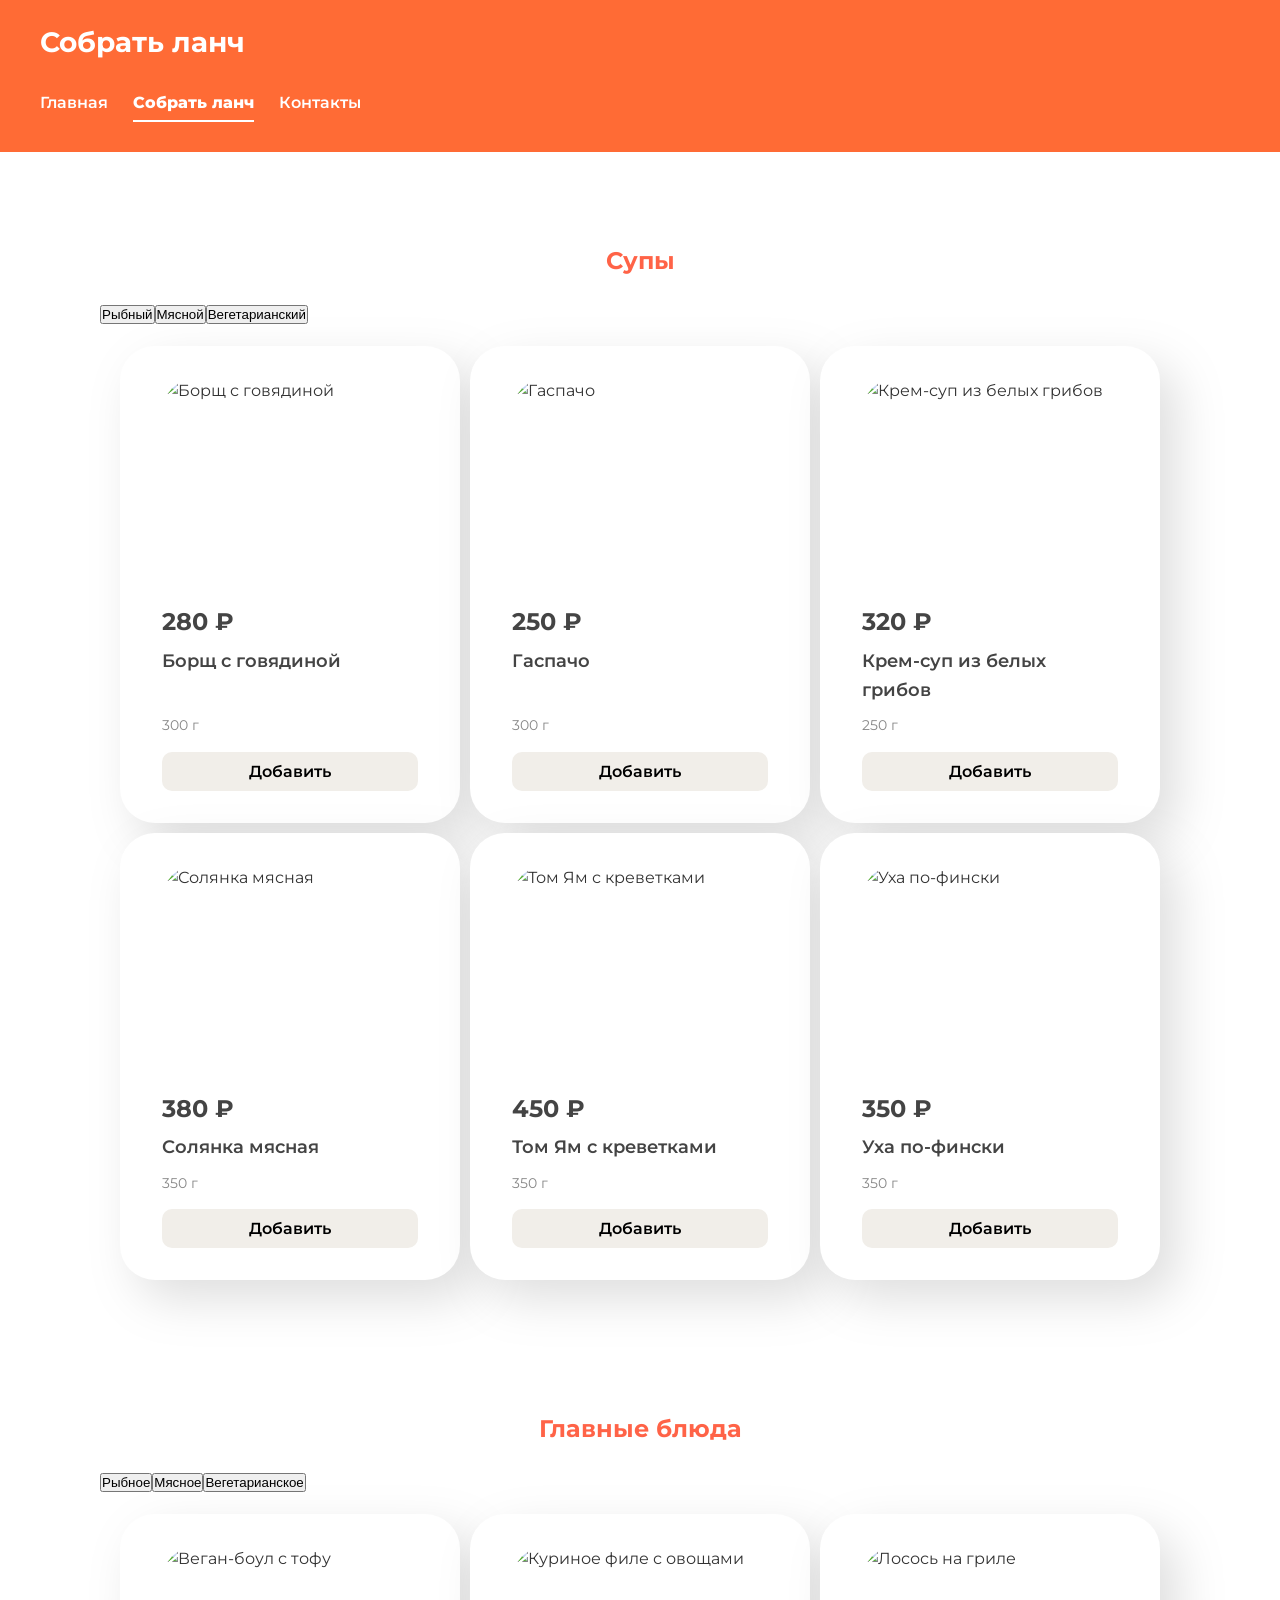
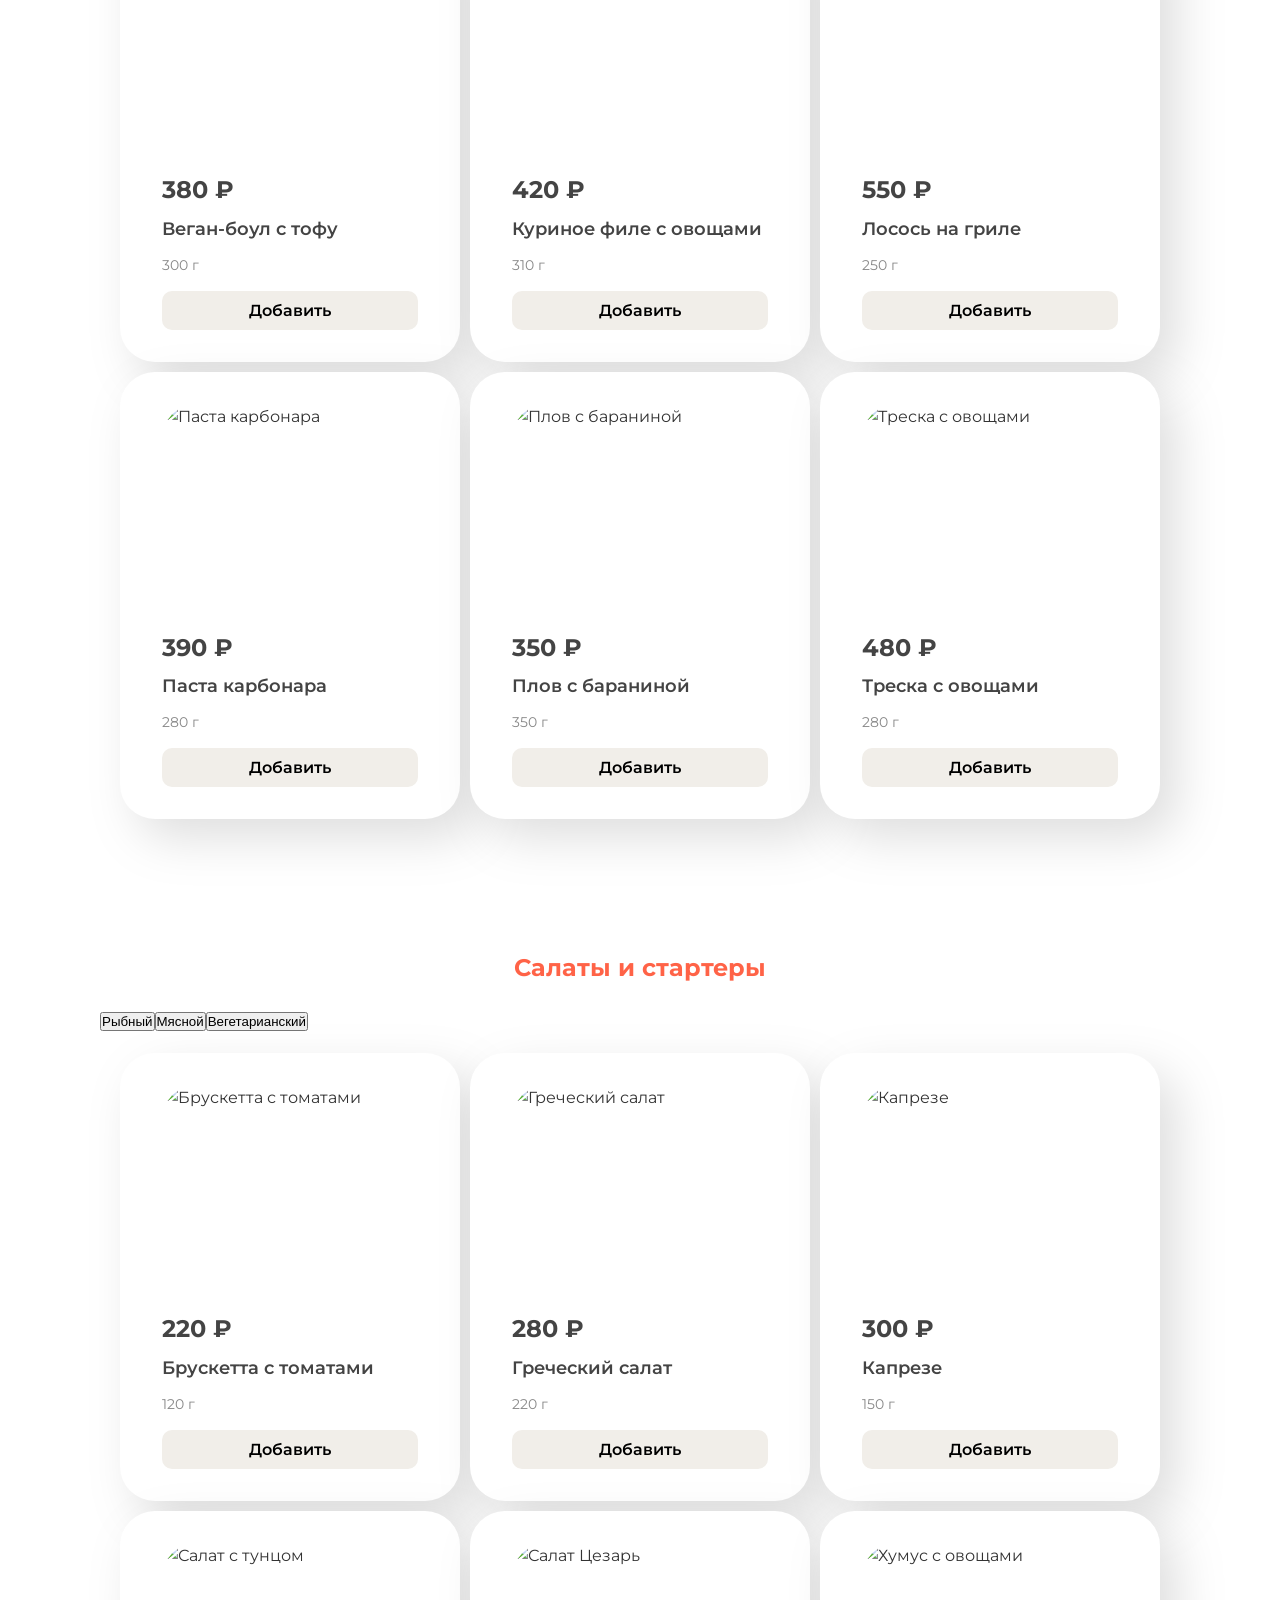
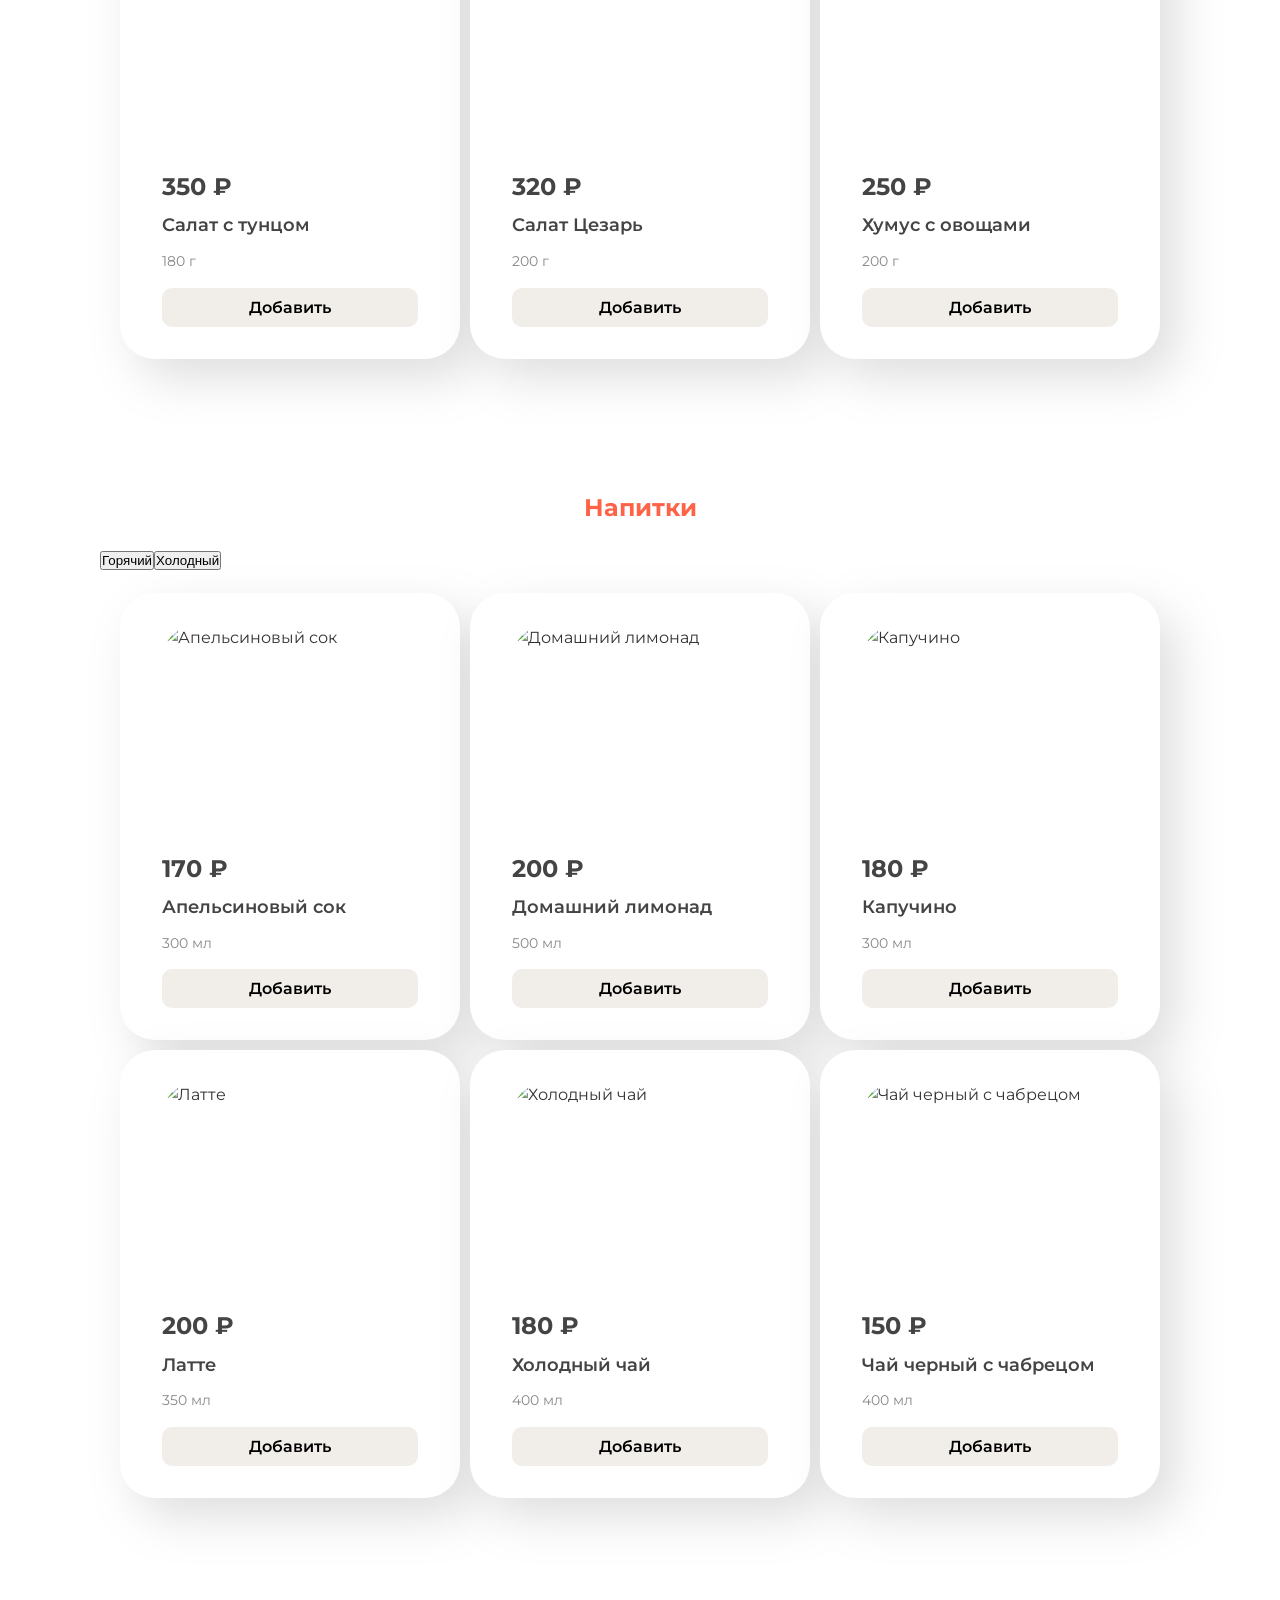
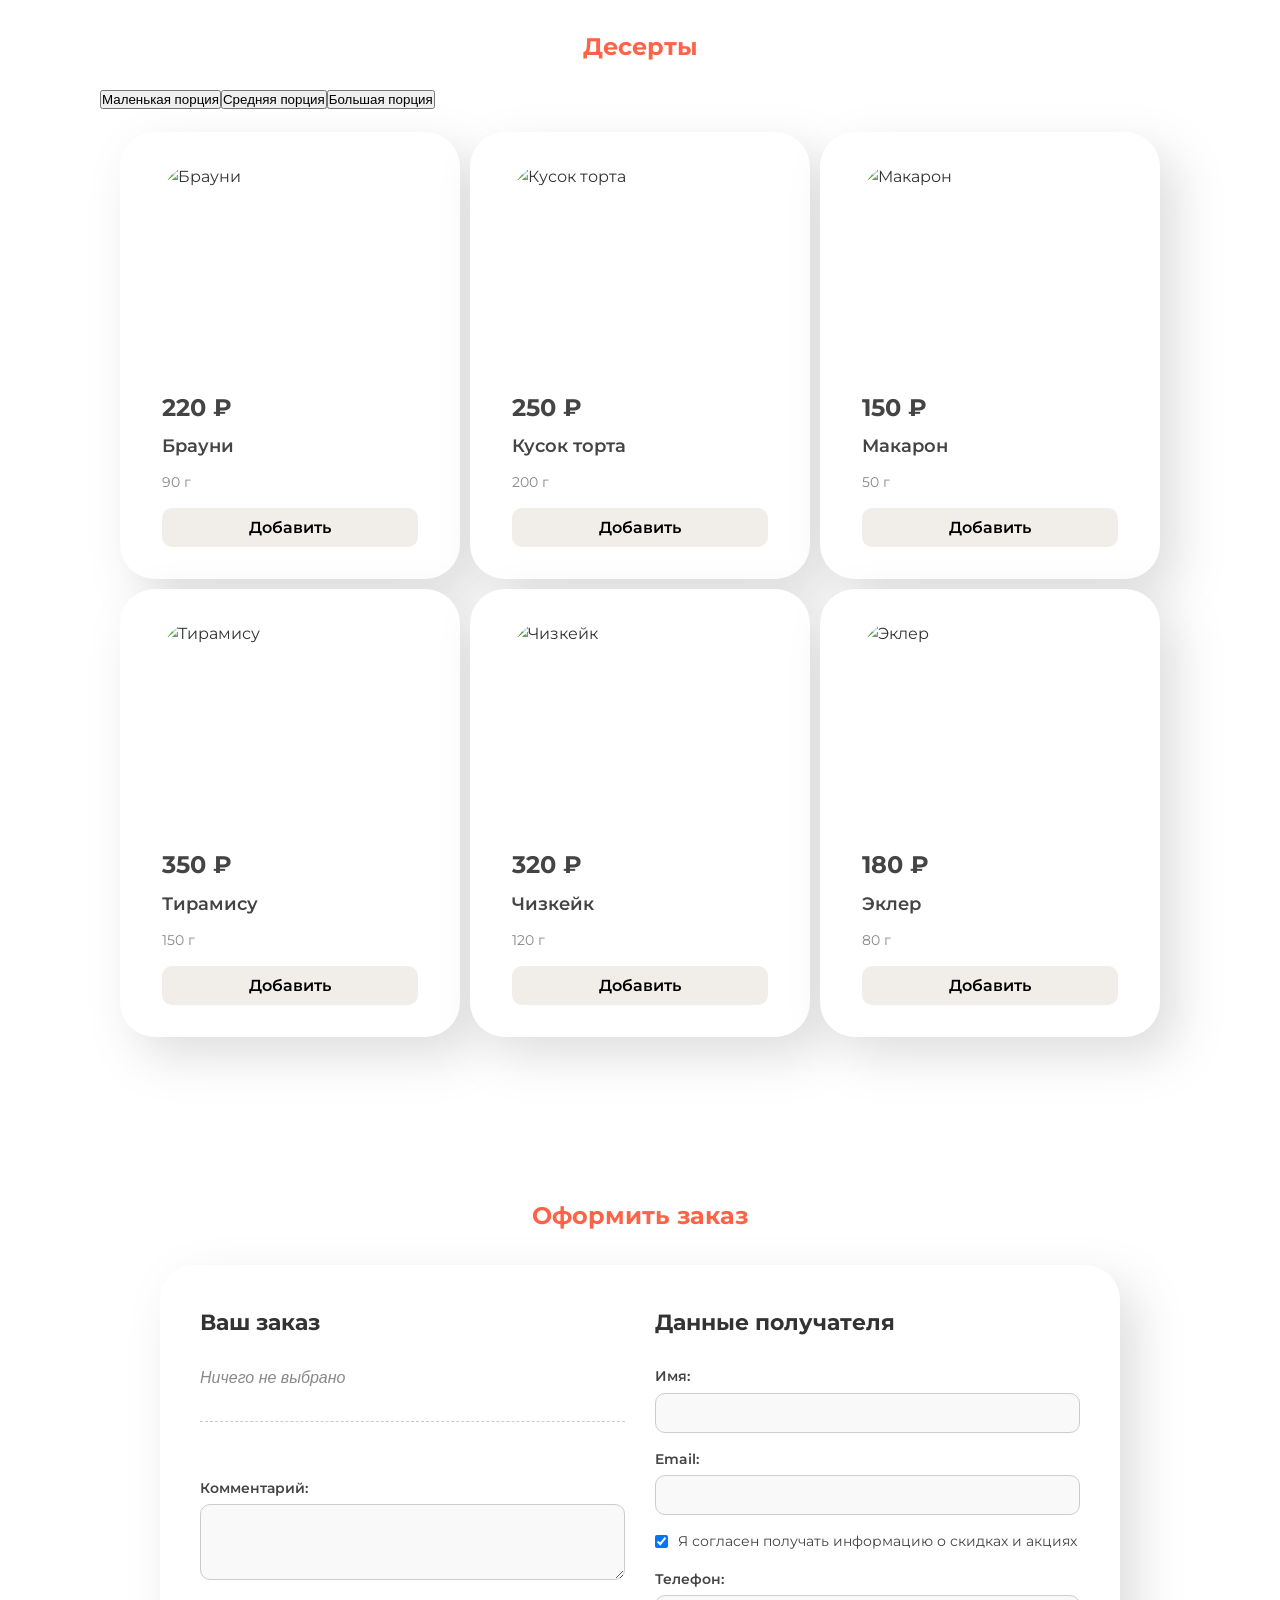
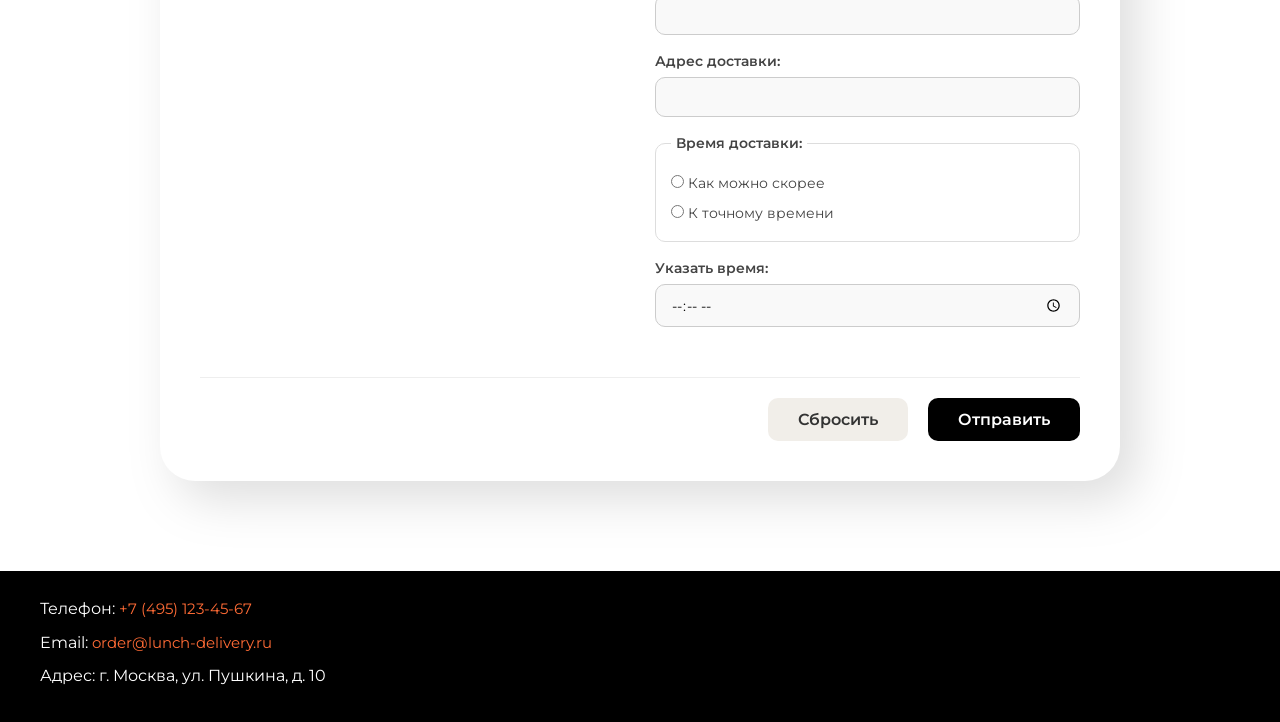
==== commit 9dd86ba5: "Add salad and dessert fields to order form" ====
--- a/lab2/lunch.html
+++ b/lab2/lunch.html
@@ -21,10 +21,8 @@
         </nav>
     </header>
 
-    <!-- Блок, куда JS будет вставлять карточки -->
     <main class="menu-main"></main>
 
-    <!-- Форма заказа -->
     <section class="order-section">
         <h2>Оформить заказ</h2>
         <form action="https://httpbin.org/post" method="POST" class="order-form">
@@ -38,10 +36,11 @@
                     <p><strong>Стоимость заказа: <span id="total-price">0 ₽</span></strong></p>
                 </div>
                 
-                <!-- Скрытые поля для отправки данных на сервер -->
                 <input type="hidden" name="soup" id="input-soup">
                 <input type="hidden" name="main" id="input-main">
                 <input type="hidden" name="drink" id="input-drink">
+                <input type="hidden" name="salad" id="input-salad">
+                <input type="hidden" name="dessert" id="input-dessert">
                 
                 <div class="form-group" style="margin-top: 20px;">
                     <label for="comment">Комментарий:</label>
@@ -101,7 +100,6 @@
         <p>Адрес: г. Москва, ул. Пушкина, д. 10</p>
     </footer>
 
-    <!-- Подключение скриптов -->
     <script src="dishes.js"></script>
     <script src="render.js"></script>
     <script src="cart.js"></script>
@@ -111,9 +109,8 @@
             updateCartUI();
         });
         
-        // Функция для сброса корзины при нажатии кнопки "Сбросить" в форме
         function resetCart() {
-            cart = { soup: null, main: null, drink: null };
+            cart = { soup: null, main: null, drink: null, salad: null, dessert: null };
             document.querySelectorAll('.dish-card').forEach(c => c.classList.remove('selected'));
             updateCartUI();
         }
--- a/lab2/style.css
+++ b/lab2/style.css
@@ -248,3 +248,39 @@
     border-bottom: 2px solid #ffffff !important;
     font-weight: 800 !important;
 }
+/* ===== Выделение выбранной карточки ===== */
+.dish-card.selected {
+    border: 2px solid tomato !important;
+    background-color: #fff3ed; 
+}
+
+/* ===== Стили для корзины в форме ===== */
+#cart-items {
+    margin-bottom: 20px;
+    padding-bottom: 20px;
+    border-bottom: 1px dashed #ccc;
+}
+
+.cart-empty {
+    color: #888;
+    font-style: italic;
+}
+
+.cart-item {
+    display: flex;
+    justify-content: space-between;
+    margin-bottom: 8px;
+    font-size: 14px;
+}
+
+.cart-item span:first-child {
+    font-weight: 600;
+    color: #555;
+}
+
+#cart-total {
+    font-size: 18px;
+    color: #333;
+    text-align: right;
+    margin-bottom: 10px;
+}
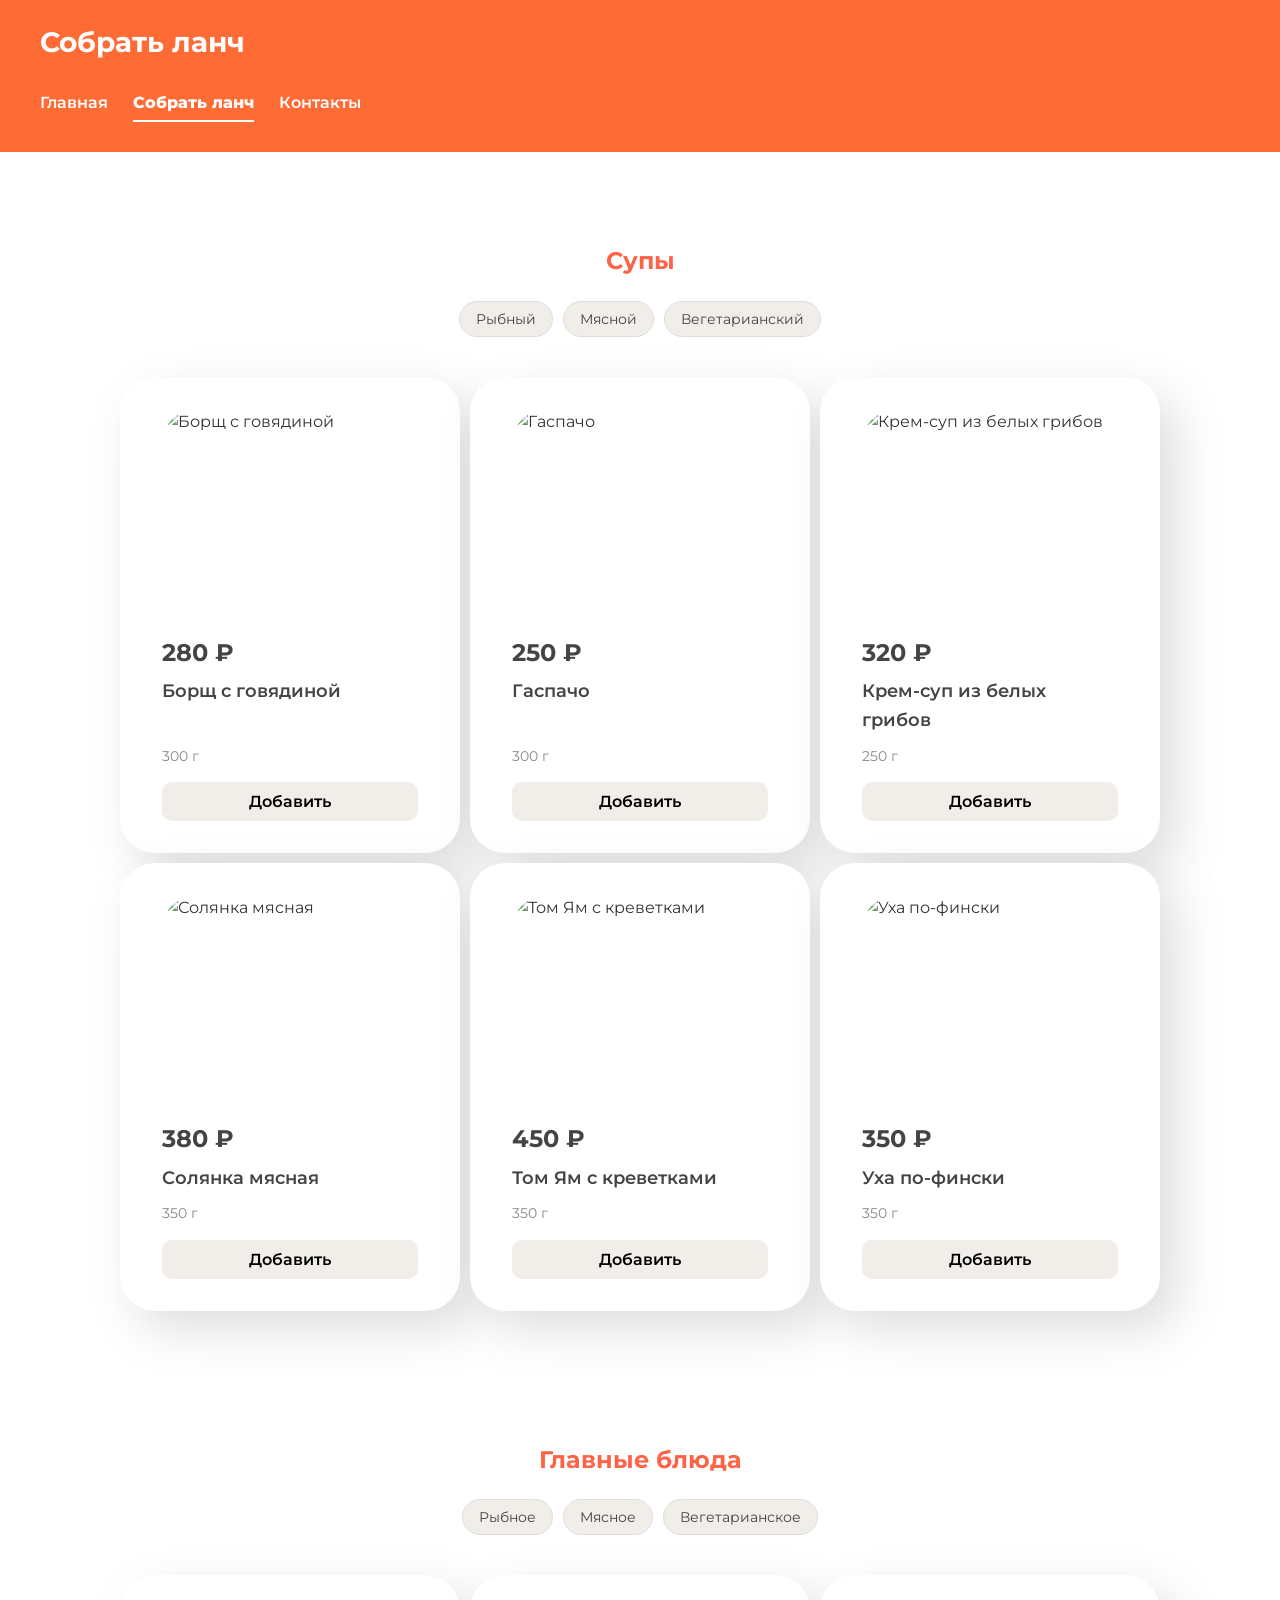
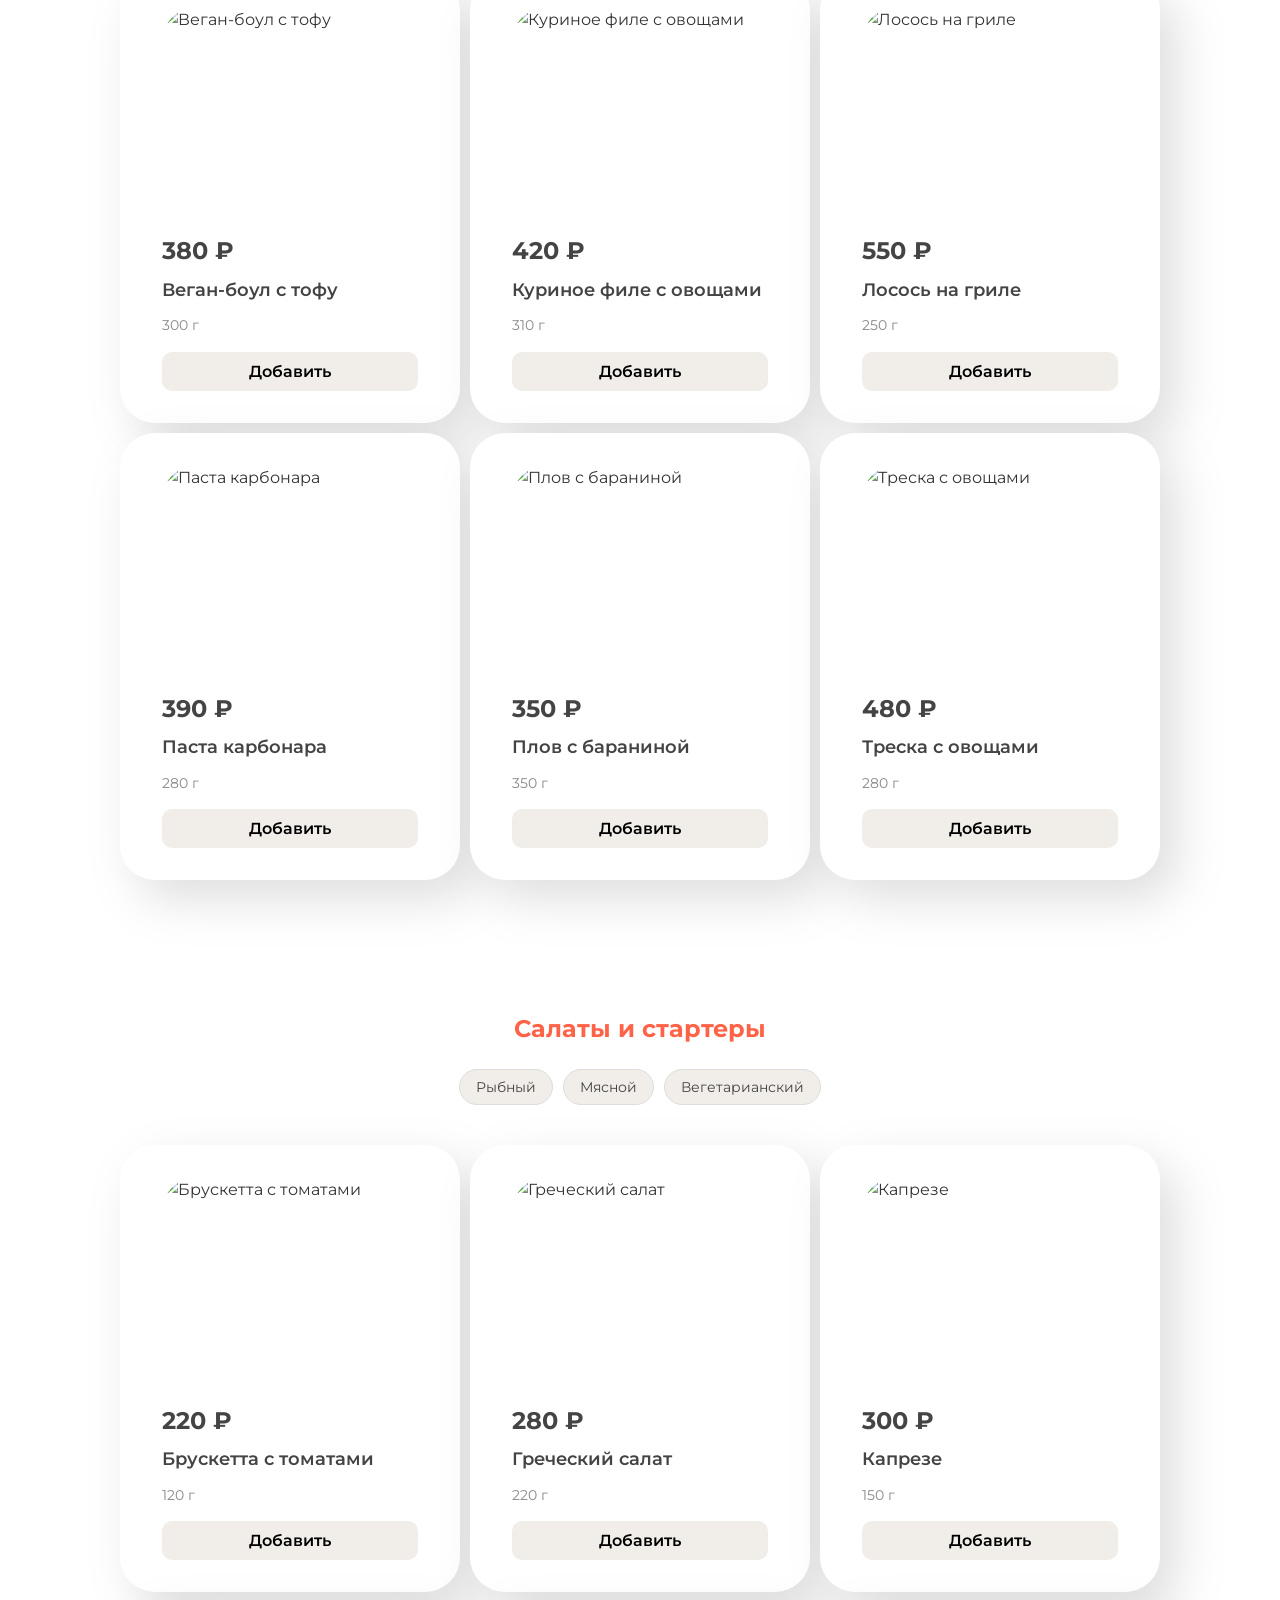
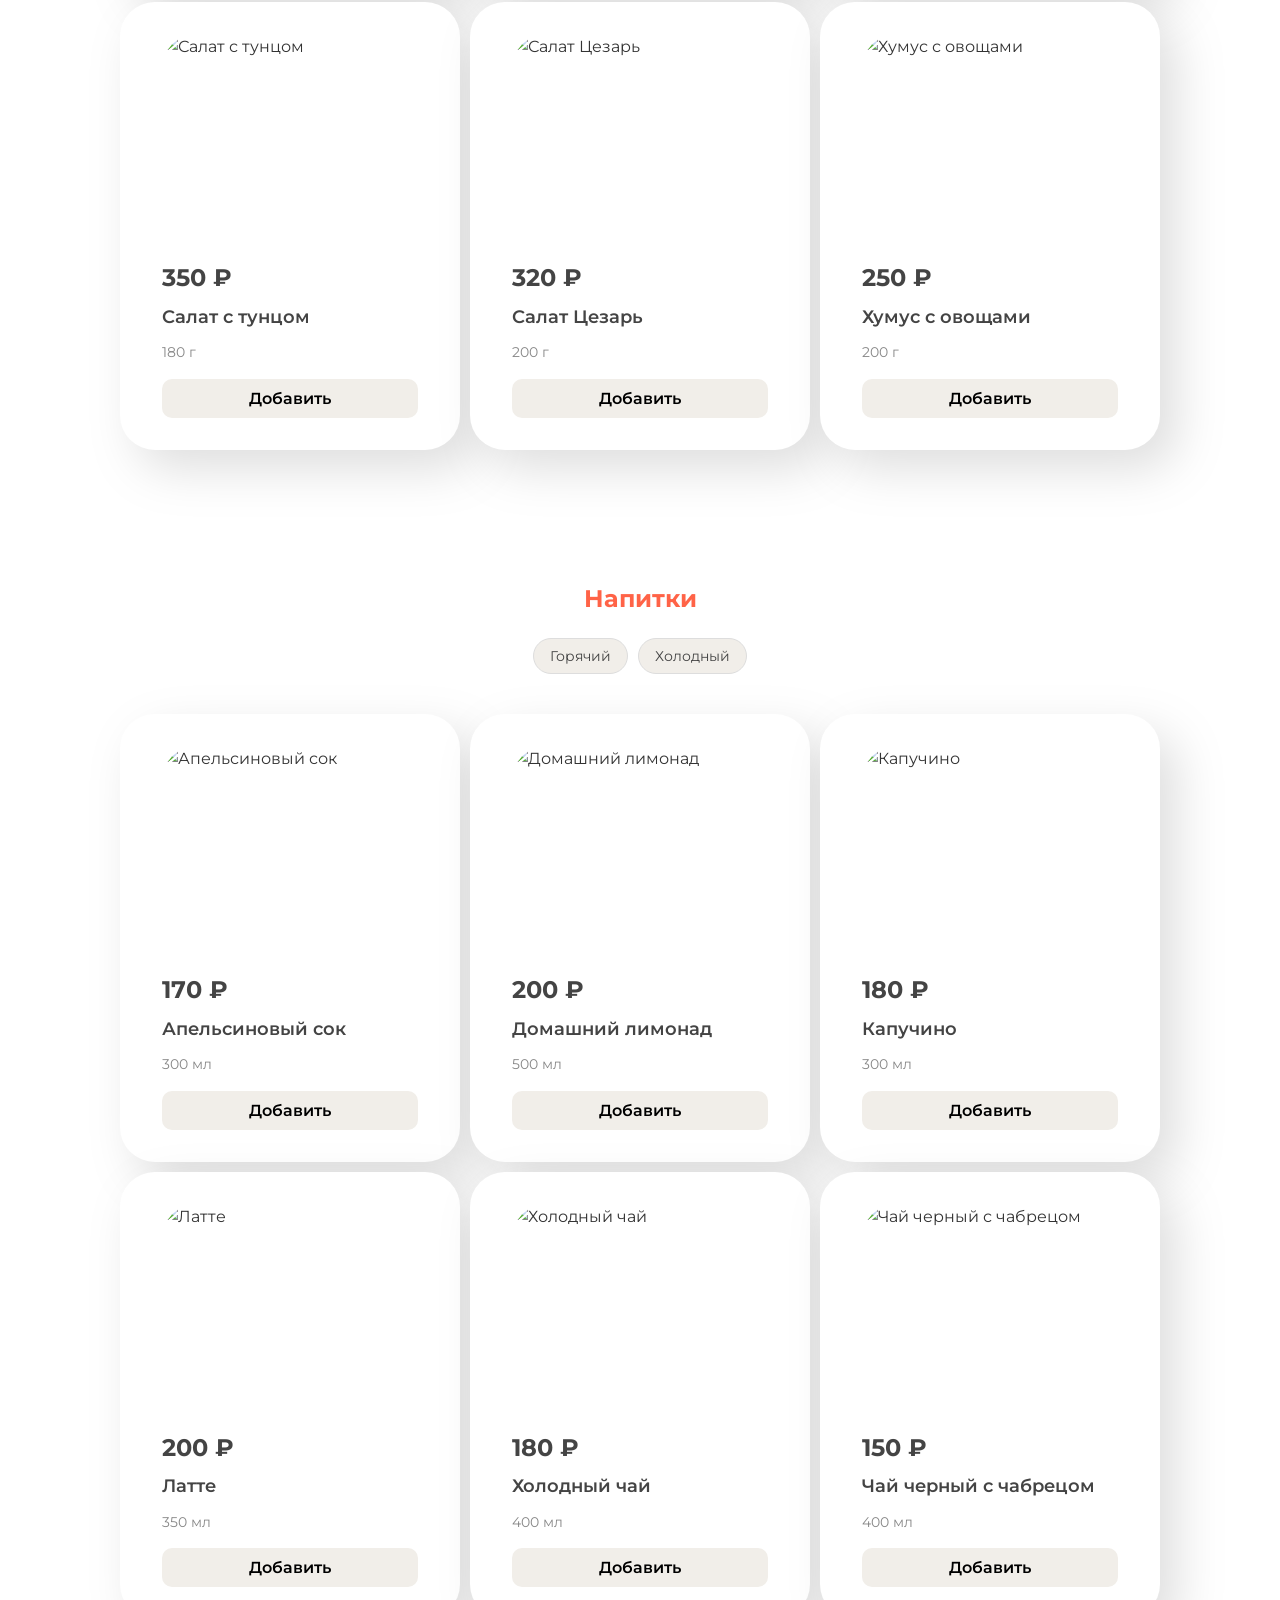
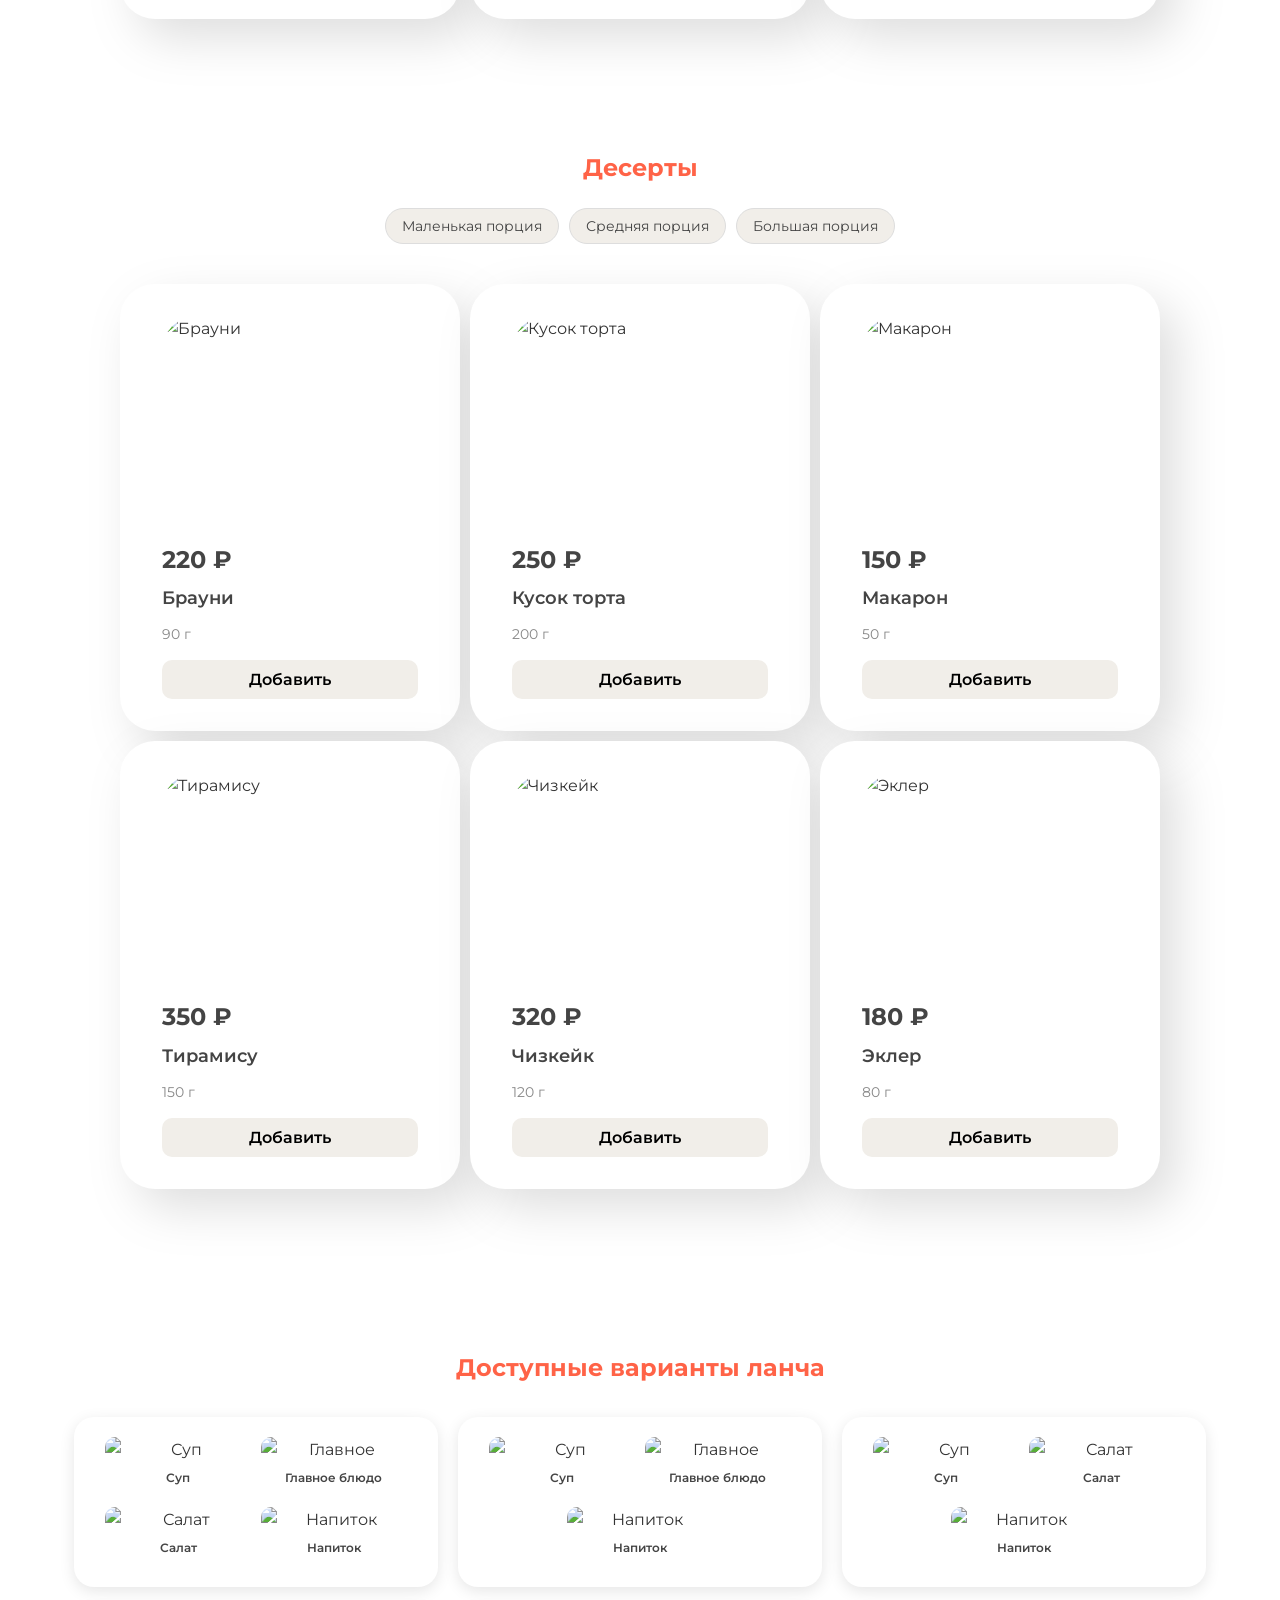
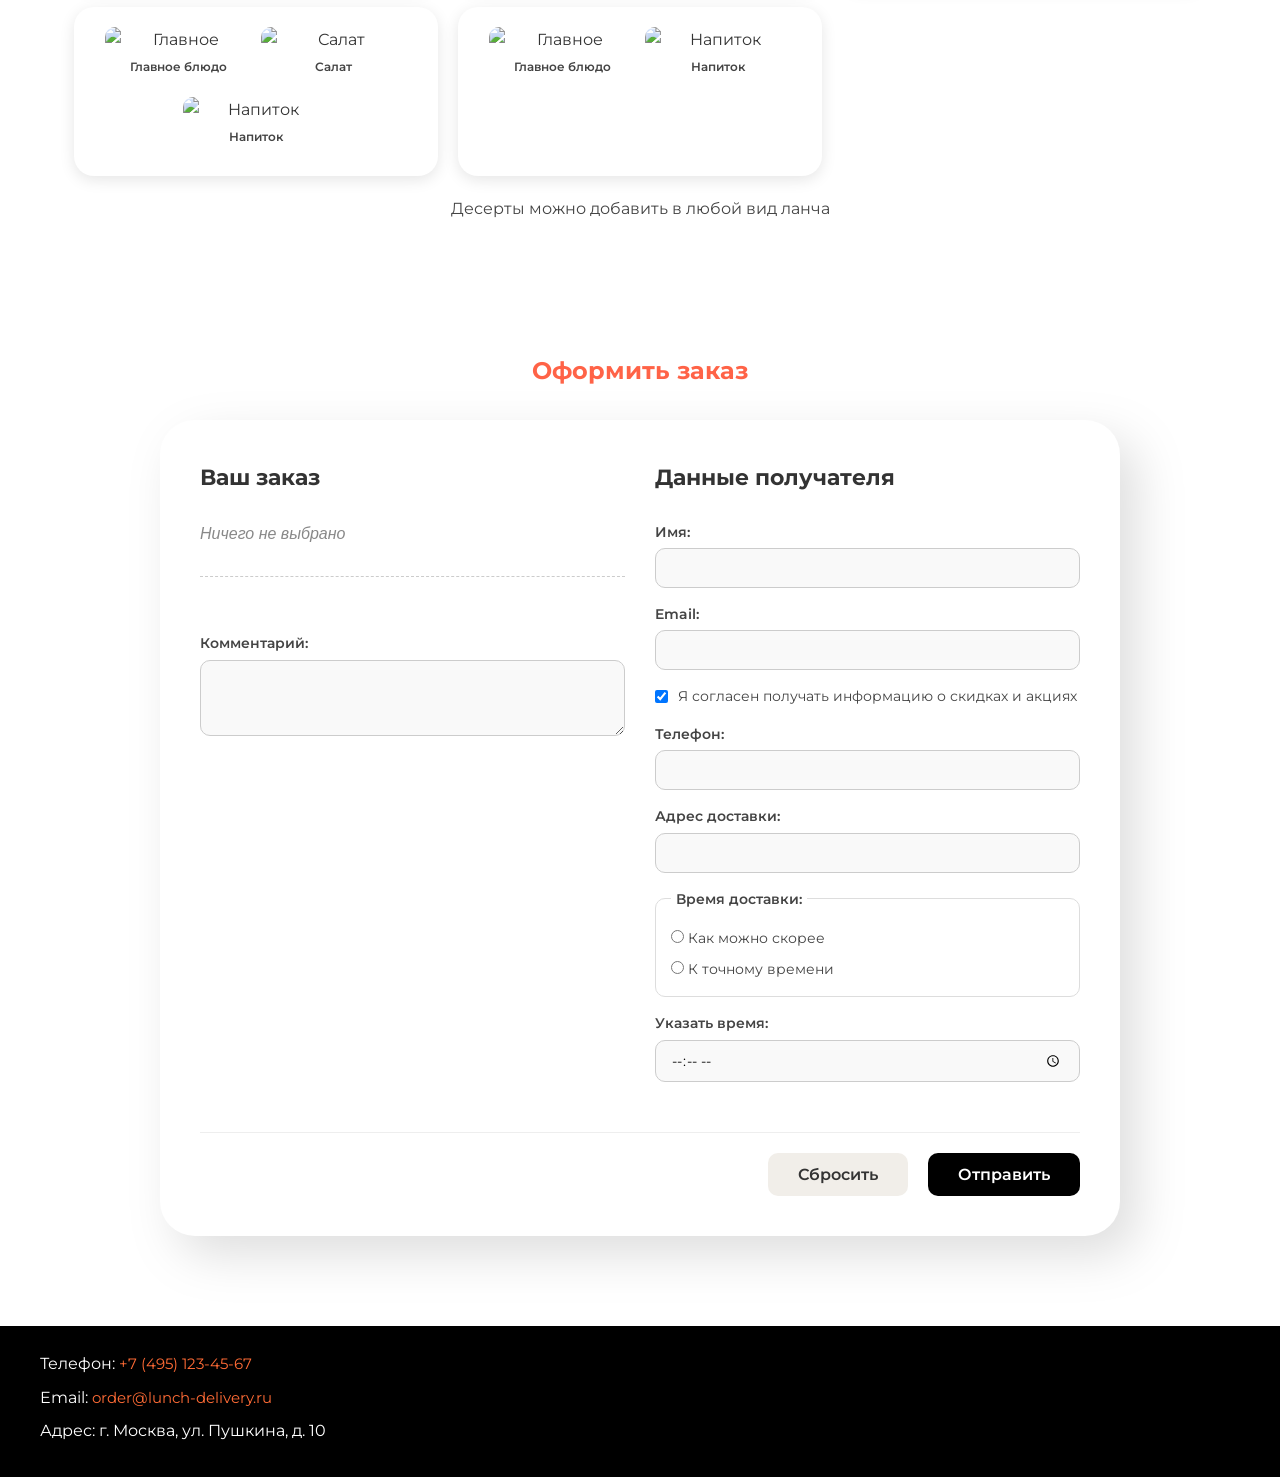
==== commit 431c6681: "Update lunch.html" ====
--- a/lab2/lunch.html
+++ b/lab2/lunch.html
@@ -100,13 +100,22 @@
         <p>Адрес: г. Москва, ул. Пушкина, д. 10</p>
     </footer>
 
-    <script src="dishes.js"></script>
+     <script src="dishes.js"></script>
     <script src="render.js"></script>
     <script src="cart.js"></script>
+    <script src="combo.js"></script>
     <script>
         document.addEventListener('DOMContentLoaded', () => {
             renderDishes();
             updateCartUI();
+            renderCombos(); // Отрисовываем комбо
+        });
+        
+        // Обработчик отправки формы
+        document.querySelector('.order-form').addEventListener('submit', (e) => {
+            if (!validateCombo()) {
+                e.preventDefault(); // Останавливаем отправку, если комбо невалидно
+            }
         });
         
         function resetCart() {
--- a/lab2/style.css
+++ b/lab2/style.css
@@ -284,3 +284,156 @@
     text-align: right;
     margin-bottom: 10px;
 }
+/* ===== Стили для кнопок-фильтров ===== */
+.filters {
+    display: flex;
+    flex-wrap: wrap;
+    gap: 10px;
+    justify-content: center;
+    margin-bottom: 20px;
+}
+
+.filter-btn {
+    background-color: #f1eee9;
+    border: 1px solid #ddd;
+    padding: 8px 16px;
+    border-radius: 20px;
+    cursor: pointer;
+    font-family: 'Montserrat', sans-serif;
+    font-size: 14px;
+    color: #444;
+    transition: all 0.2s ease;
+}
+
+.filter-btn:hover {
+    background-color: #e0ddd8;
+}
+
+.filter-btn.active {
+    background-color: tomato;
+    color: white;
+    border-color: tomato;
+}
+/* ===== Блок с комбо-ланчами ===== */
+.combos-section {
+    max-width: 1200px;
+    margin: 40px auto;
+    padding: 20px;
+}
+
+.combos-section h2 {
+    text-align: center;
+    margin-bottom: 30px;
+    color: tomato;
+}
+
+.combos-grid {
+    display: grid;
+    grid-template-columns: repeat(3, 1fr);
+    gap: 20px;
+}
+
+.combo-card {
+    display: flex;
+    flex-wrap: wrap;
+    gap: 10px;
+    padding: 20px;
+    border-radius: 20px;
+    background: #fff;
+    box-shadow: 0 4px 15px rgba(0,0,0,0.1);
+    justify-content: center;
+}
+
+.combo-item {
+    display: flex;
+    flex-direction: column;
+    align-items: center;
+    text-align: center;
+    width: 45%; /* Чтобы влезало по 2 в ряд */
+}
+
+.combo-item img {
+    width: 100%;
+    border-radius: 10px;
+    transition: transform 0.3s ease; /* Анимация */
+}
+
+.combo-item img:hover {
+    transform: translateY(-10px) scale(1.05); /* Поднимаем и увеличиваем */
+}
+
+.combo-item p {
+    margin-top: 5px;
+    font-size: 12px;
+    font-weight: 600;
+}
+
+.dessert-info {
+    text-align: center;
+    margin-top: 20px;
+    font-size: 14px; /* Шрифт меньше подписи на 2px */
+    color: #888;
+}
+
+/* ===== Уведомления ===== */
+.notification-overlay {
+    position: fixed;
+    top: 0;
+    left: 0;
+    width: 100%;
+    height: 100%;
+    background: rgba(0, 0, 0, 0.5); /* Затемнение фона */
+    display: flex;
+    justify-content: center;
+    align-items: center;
+    z-index: 1000;
+}
+
+.notification-box {
+    background: #fff;
+    padding: 30px 50px;
+    border-radius: 15px;
+    text-align: center;
+    box-shadow: 0 10px 30px rgba(0,0,0,0.3);
+    animation: fadeIn 0.3s ease;
+}
+
+.notification-box p {
+    font-size: 18px;
+    font-weight: 600;
+    margin-bottom: 20px;
+    color: #333;
+}
+
+.notif-ok {
+    background: #333;
+    color: white;
+    border: none;
+    padding: 10px 30px;
+    border-radius: 10px;
+    font-size: 16px;
+    font-weight: 600;
+    cursor: pointer;
+    transition: all 0.2s ease;
+}
+
+.notif-ok:hover {
+    background: #fff;
+    color: #333;
+    border: 1px solid #333;
+}
+
+@keyframes fadeIn {
+    from { opacity: 0; transform: scale(0.9); }
+    to { opacity: 1; transform: scale(1); }
+}
+
+/* Адаптив для комбо */
+@media (max-width: 800px) {
+    .combos-grid { grid-template-columns: repeat(2, 1fr); }
+}
+
+@media (max-width: 600px) {
+    .combos-grid { grid-template-columns: 1fr; }
+    .combo-item { width: 100%; }
+}
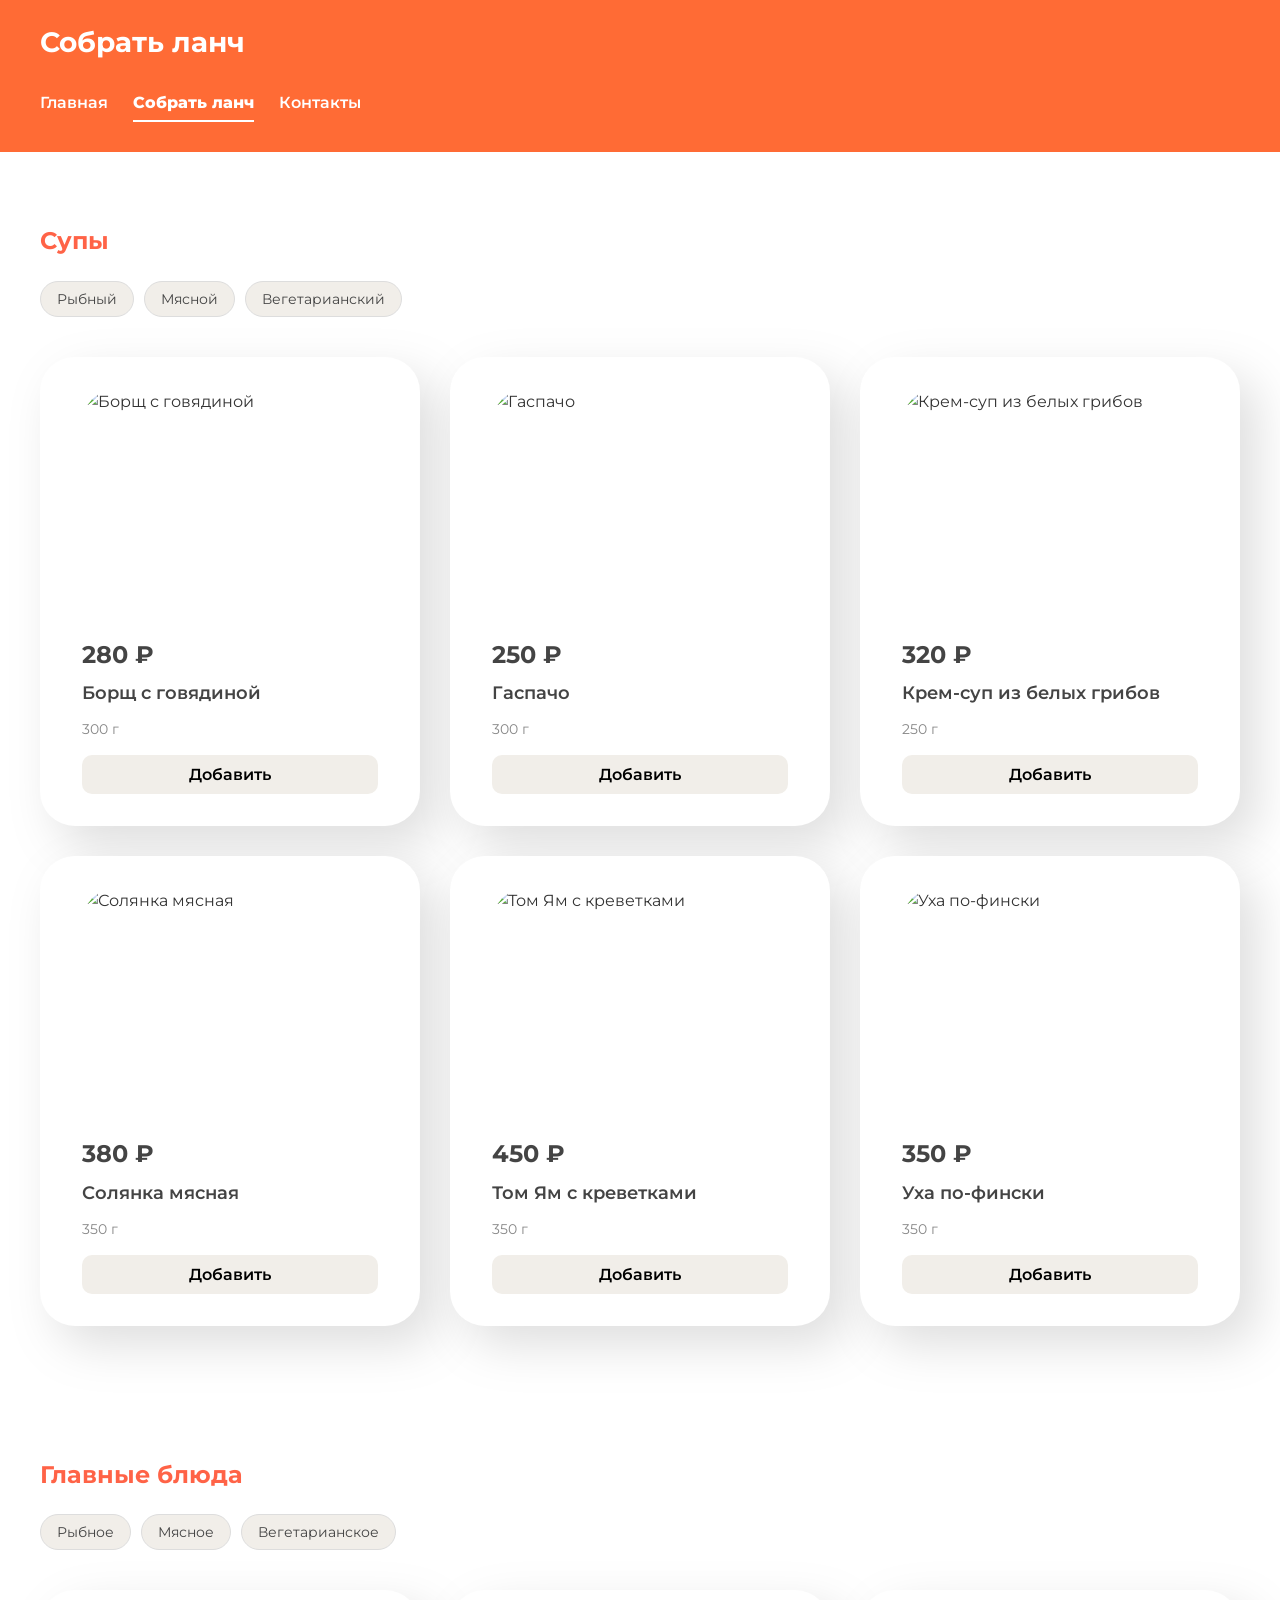
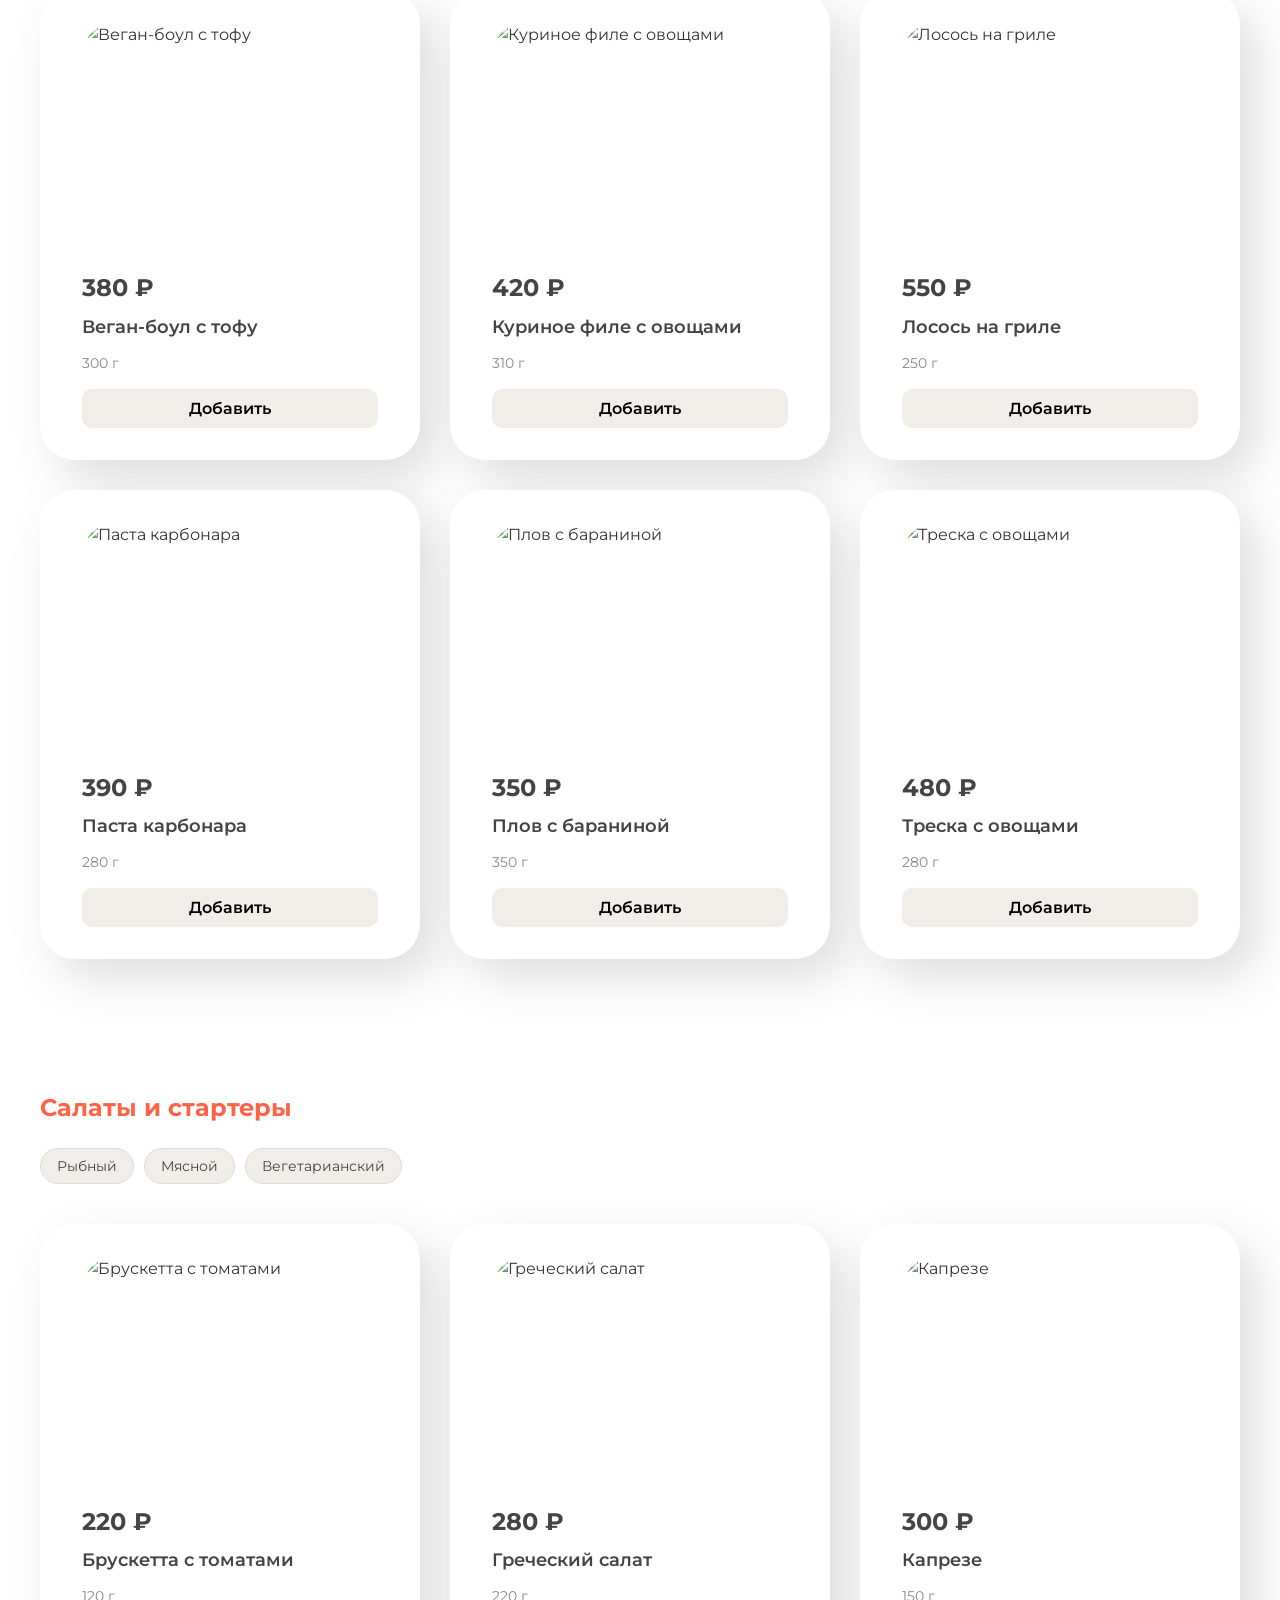
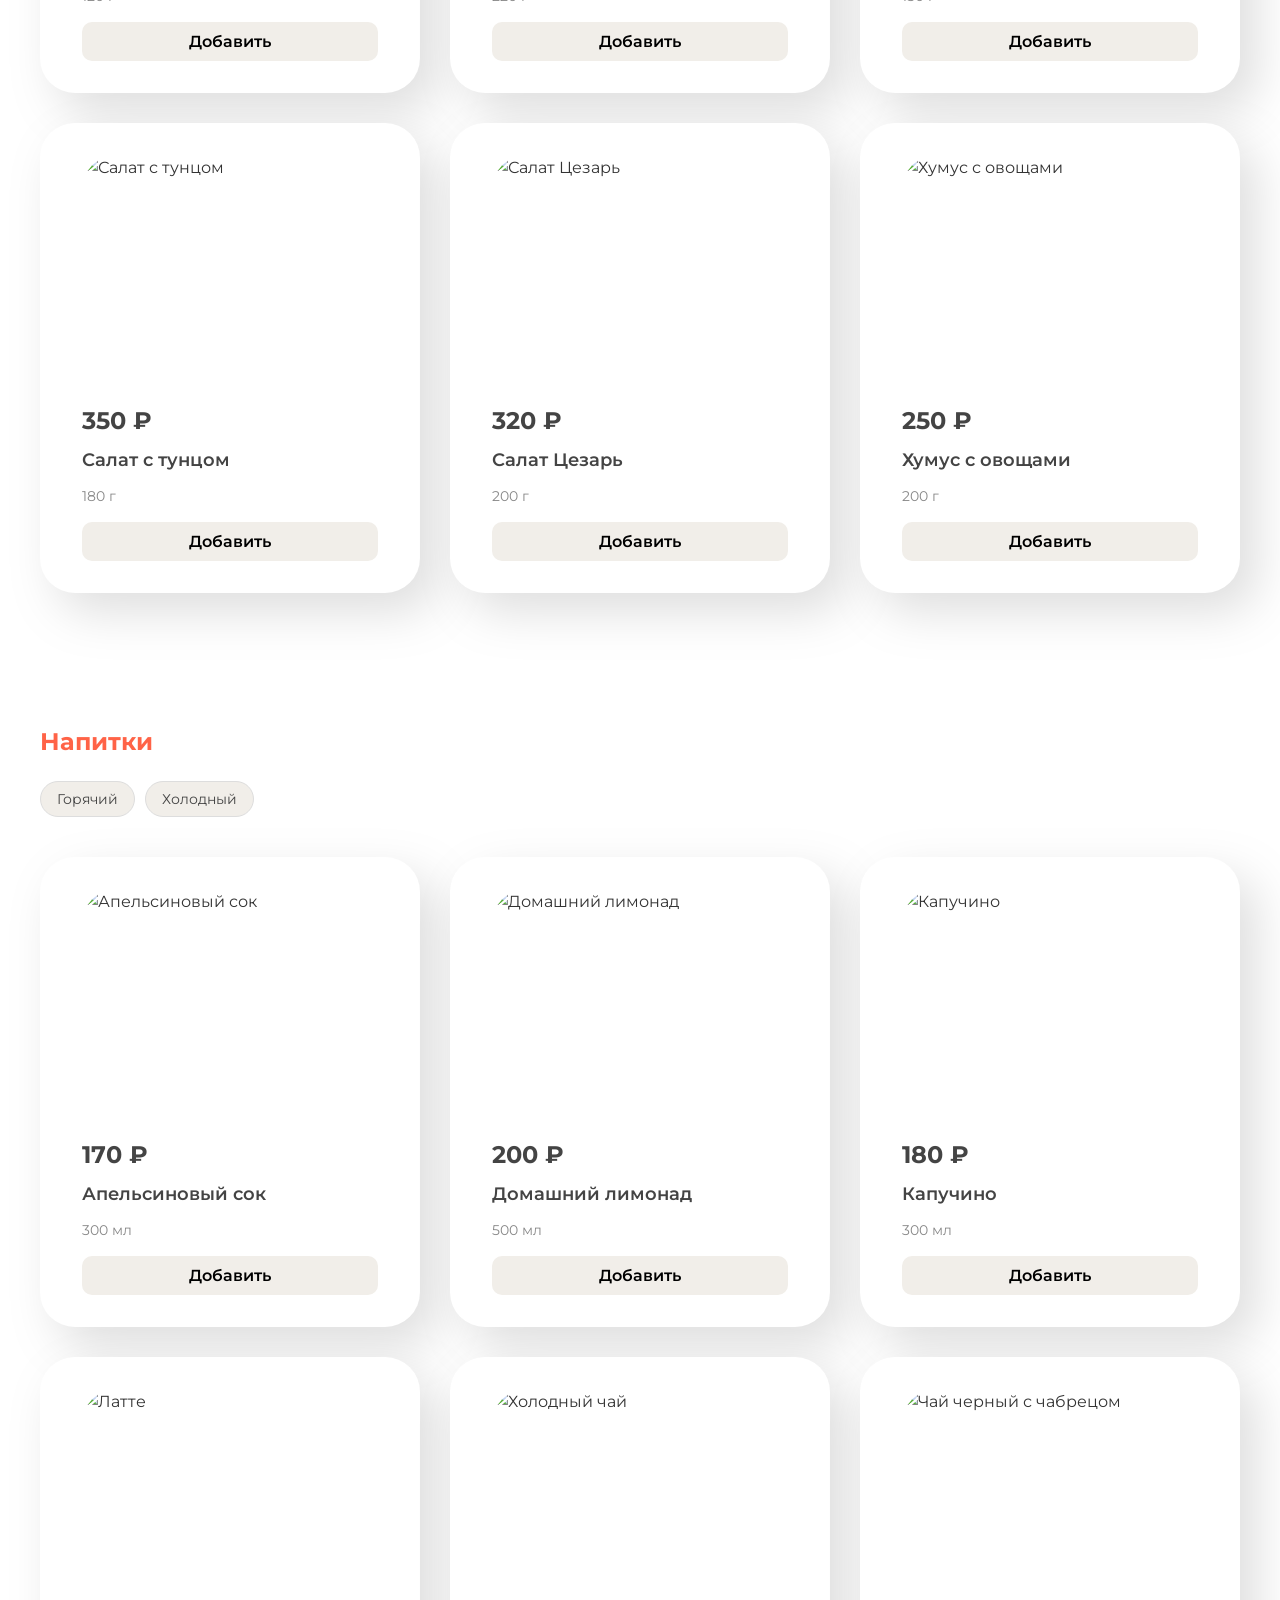
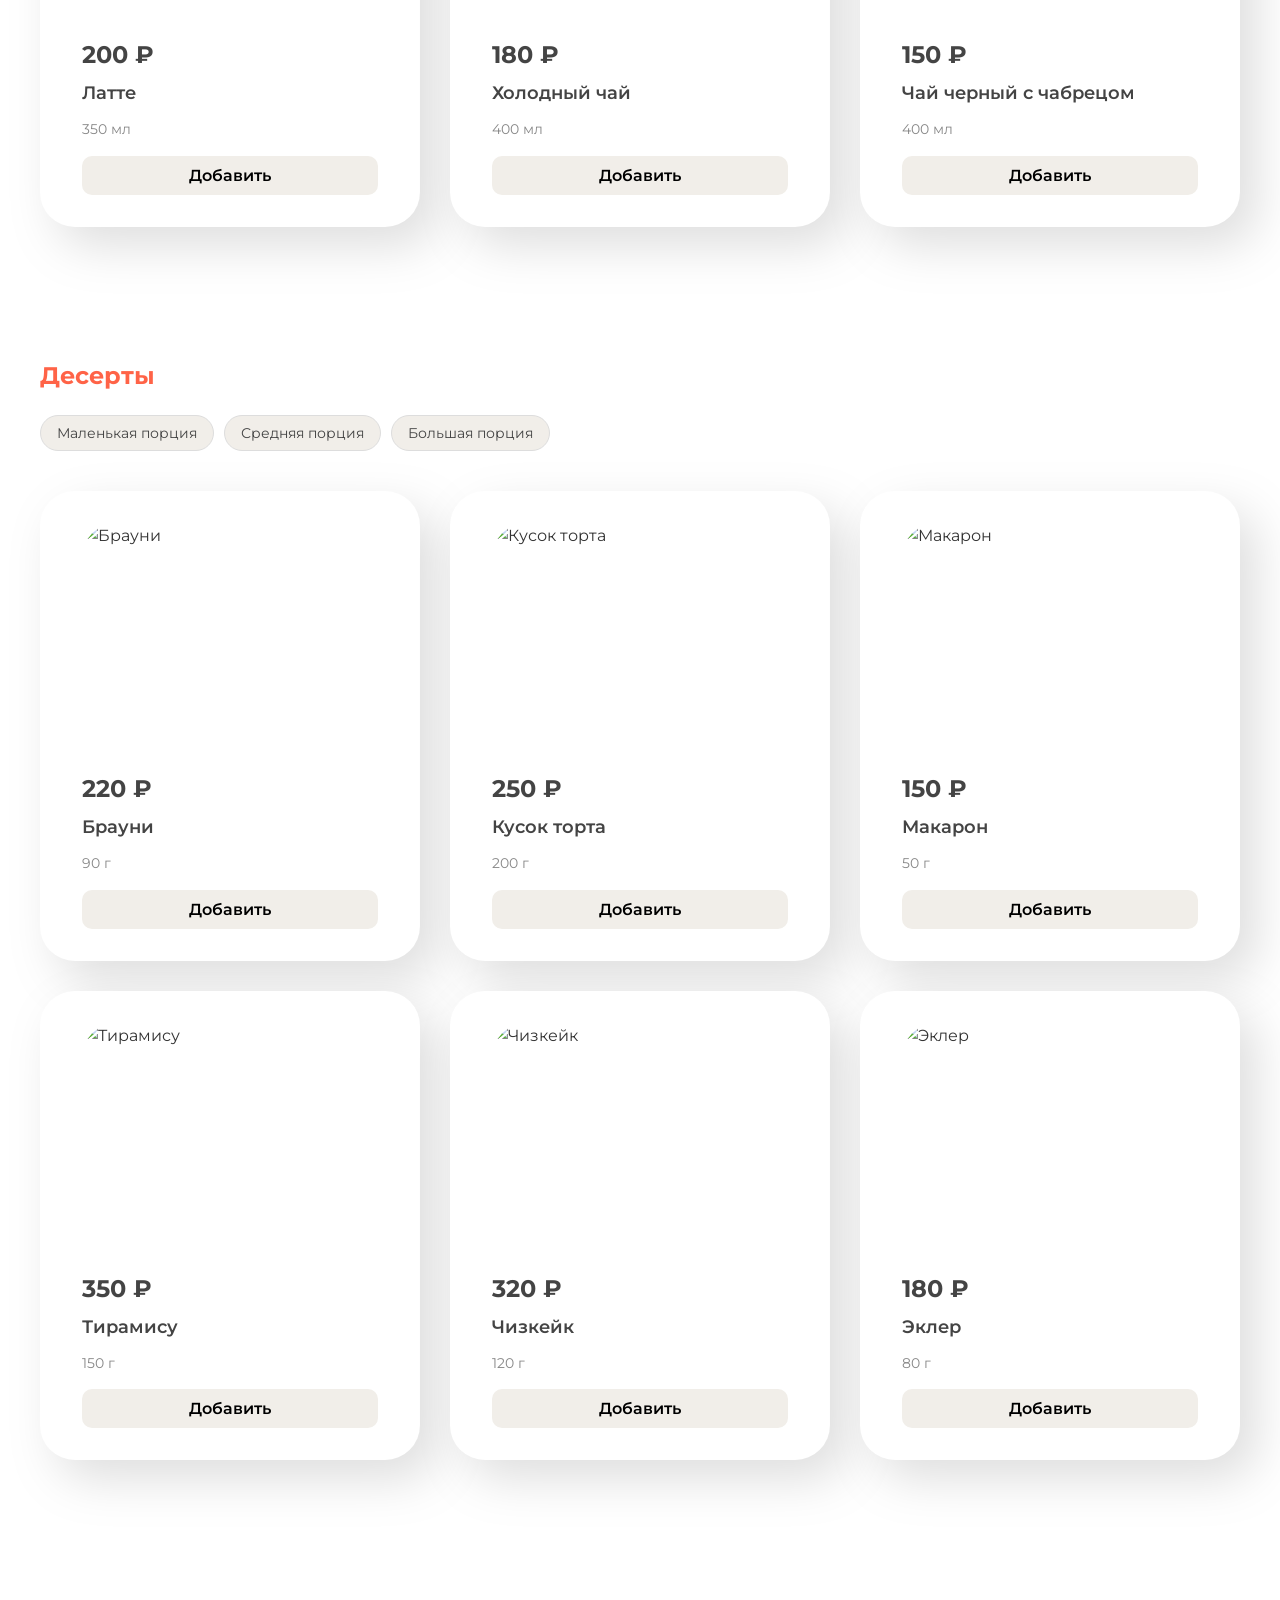
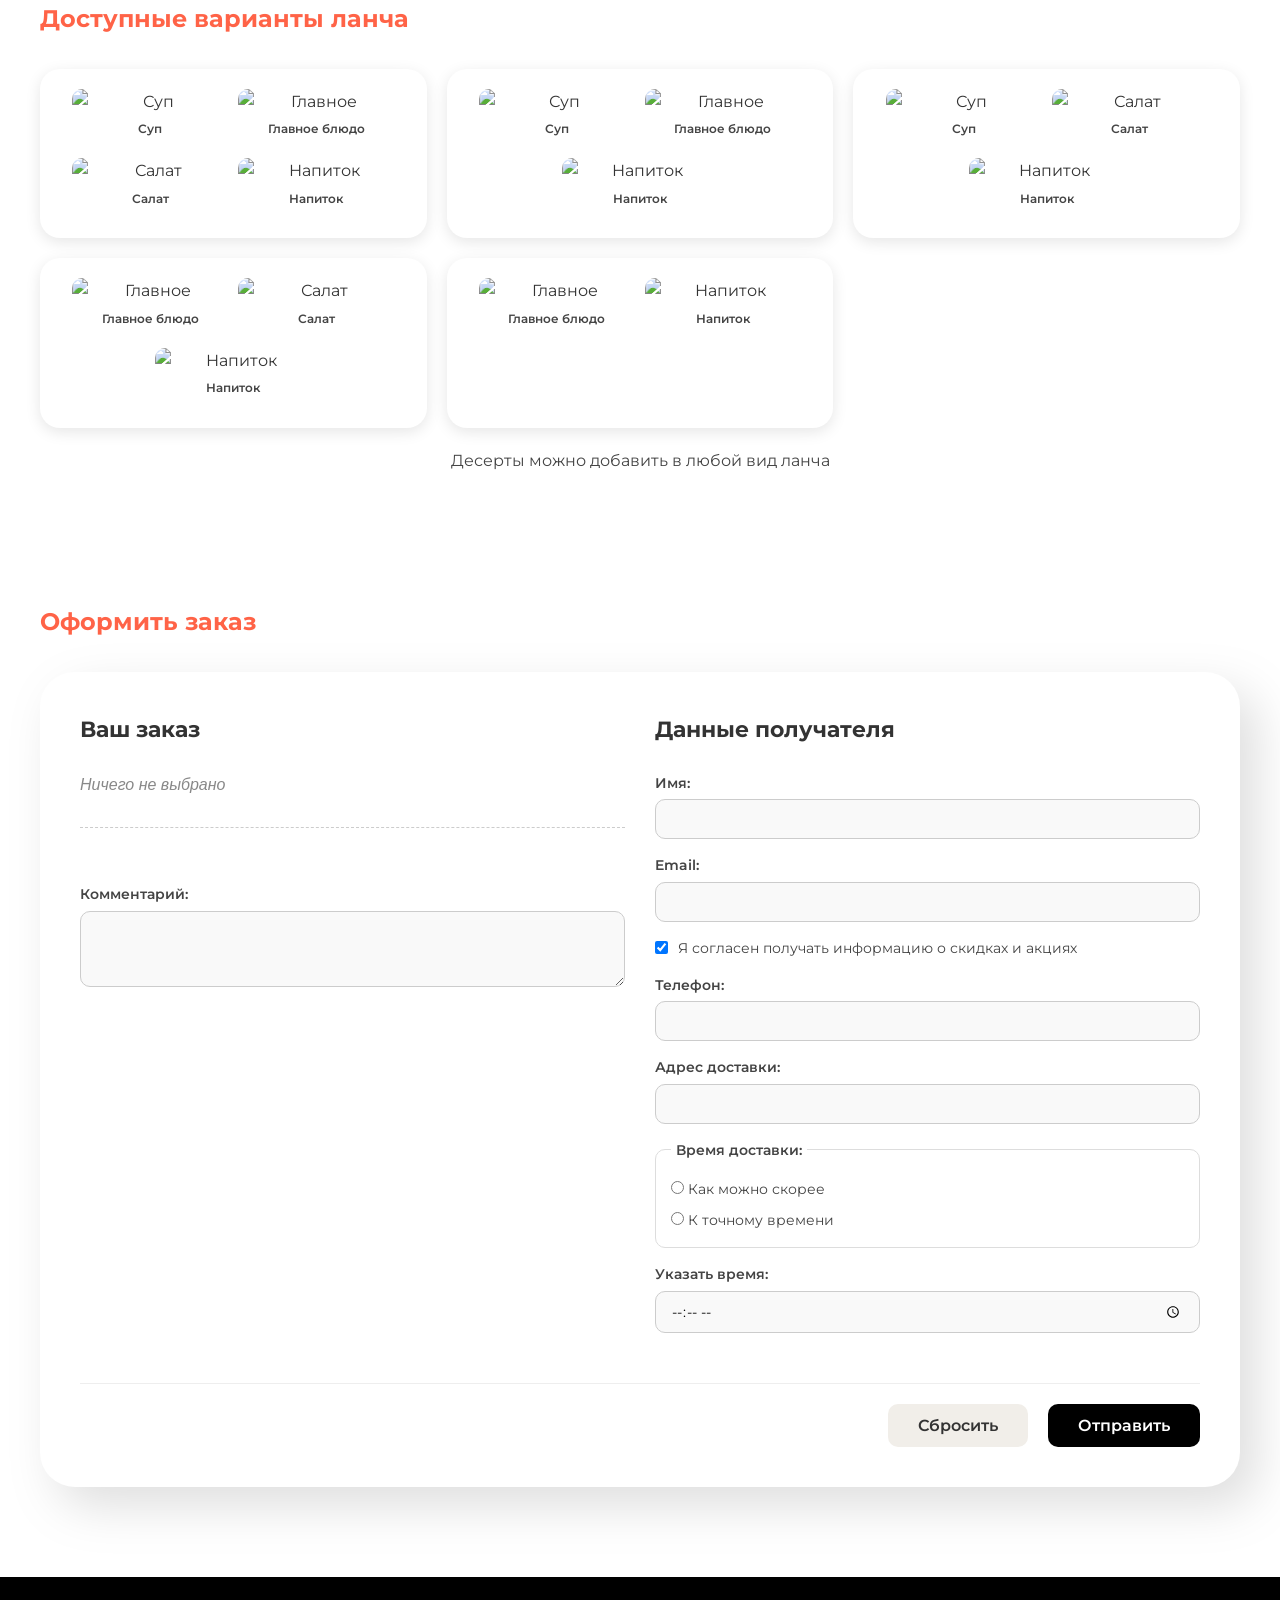
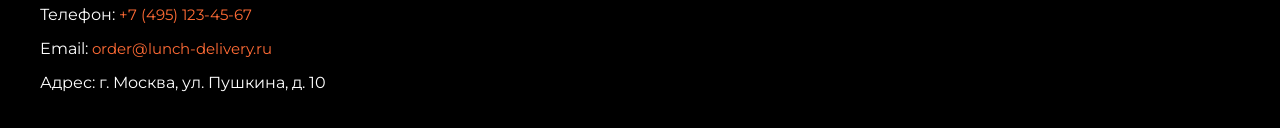
==== commit 026d0b5e: "Add files via upload" ====
--- a/lab2/lunch.html
+++ b/lab2/lunch.html
@@ -7,8 +7,8 @@
     <link rel="preconnect" href="https://fonts.googleapis.com">
     <link rel="preconnect" href="https://fonts.gstatic.com" crossorigin>
     <link href="https://fonts.googleapis.com/css2?family=Montserrat:wght@400;600;700&display=swap" rel="stylesheet">
-    <link rel="stylesheet" href="../lab1/style.css"> 
-    <link rel="stylesheet" href="style.css">
+    <link rel="stylesheet" href="../lab1/style.css?v=2">
+    <link rel="stylesheet" href="style.css?v=2">
 </head>
 <body>
 
--- a/lab1/style.css
+++ b/lab1/style.css
@@ -40,6 +40,7 @@
     align-items: center;
     padding: 10px 0;
     margin-top: 15px;
+    justify-content: flex-start; /* ВОТ ЭТА СТРОКА */
 }
 
 /* Все ссылки в меню */
@@ -75,14 +76,14 @@
 /* ===== Основное содержимое ===== */
 main {
     padding: 20px 40px;
-    margin: 0 auto;
+    margin: 0; /* Контент прижат к левому краю, на одной линии с шапкой */
     max-width: 1100px;
     flex: 1 0 auto; /* Растягивает main */
 }
 
 section {
     margin-bottom: 40px;
-    padding: 20px;
+    padding: 20px 0; /* Без отступа слева, чтобы текст шёл по одной линии с заголовком шапки */
 }
 
 h2 {
@@ -185,7 +186,7 @@
         width: 500px;
     }
     header nav {
-        justify-content: space-between;
+        justify-content: flex-start;
     }
 }
 
--- a/lab2/style.css
+++ b/lab2/style.css
@@ -1,22 +1,24 @@
 
 /* ===== Сетка для блюд ===== */
 .menu-main {
-    max-width: 1200px;
-    margin: 0 auto;
+    max-width: none; /* Меню на всю ширину страницы */
+    width: 100%;
+    margin: 0;
+    padding: 0 40px;
 }
 
 .menu-section h2 {
-    text-align: center;
+    text-align: left;
     margin: 30px 0 20px;
     color: tomato;
 }
 
-/* Сетка Grid для блюд (3 колонки) */
+/* Сетка Grid для блюд: 3 колонки на всю ширину страницы */
 .dishes-grid {
     display: grid;
     grid-template-columns: repeat(3, 1fr);
-    gap: 10px;
-    padding: 20px;
+    gap: 30px;
+    padding: 20px 0;
 }
 
 /* Карточка блюда */
@@ -58,10 +60,12 @@
 }
 
 .dish-card img {
-    width: 100%;
+    display: block;
+    width: 100%;
+    aspect-ratio: 4 / 3; /* Картинка тянется на всю ширину карточки без искажений */
+    height: auto;
     border-radius: 35px;
     margin-bottom: 15px;
-    height: 200px;
     object-fit: cover;
 }
 
@@ -86,13 +90,13 @@
 
 /* ===== Стили для формы заказа ===== */
 .order-section {
-    max-width: 1000px;
-    margin: 40px auto;
-    padding: 20px;
+    max-width: none; /* Форма на всю ширину, по левому краю */
+    margin: 40px 0;
+    padding: 20px 40px;
 }
 
 .order-section h2 {
-    text-align: center;
+    text-align: left;
     margin-bottom: 30px;
     color: tomato;
 }
@@ -226,8 +230,9 @@
 }
 
 @media (max-width: 600px) {
+    .menu-main { padding: 0 15px; }
     .dishes-grid { grid-template-columns: 1fr; }
-    .order-section h2 { text-align: center; }
+    .order-section { padding: 20px 15px; }
 }
 /* ===== САМЫЙ ГЛАВНЫЙ ФИКС ===== */
 header nav a, 
@@ -289,7 +294,7 @@
     display: flex;
     flex-wrap: wrap;
     gap: 10px;
-    justify-content: center;
+    justify-content: flex-start;
     margin-bottom: 20px;
 }
 
@@ -316,13 +321,13 @@
 }
 /* ===== Блок с комбо-ланчами ===== */
 .combos-section {
-    max-width: 1200px;
-    margin: 40px auto;
-    padding: 20px;
+    max-width: none; /* Комбо тоже на всю ширину */
+    margin: 40px 0;
+    padding: 20px 40px;
 }
 
 .combos-section h2 {
-    text-align: center;
+    text-align: left;
     margin-bottom: 30px;
     color: tomato;
 }
